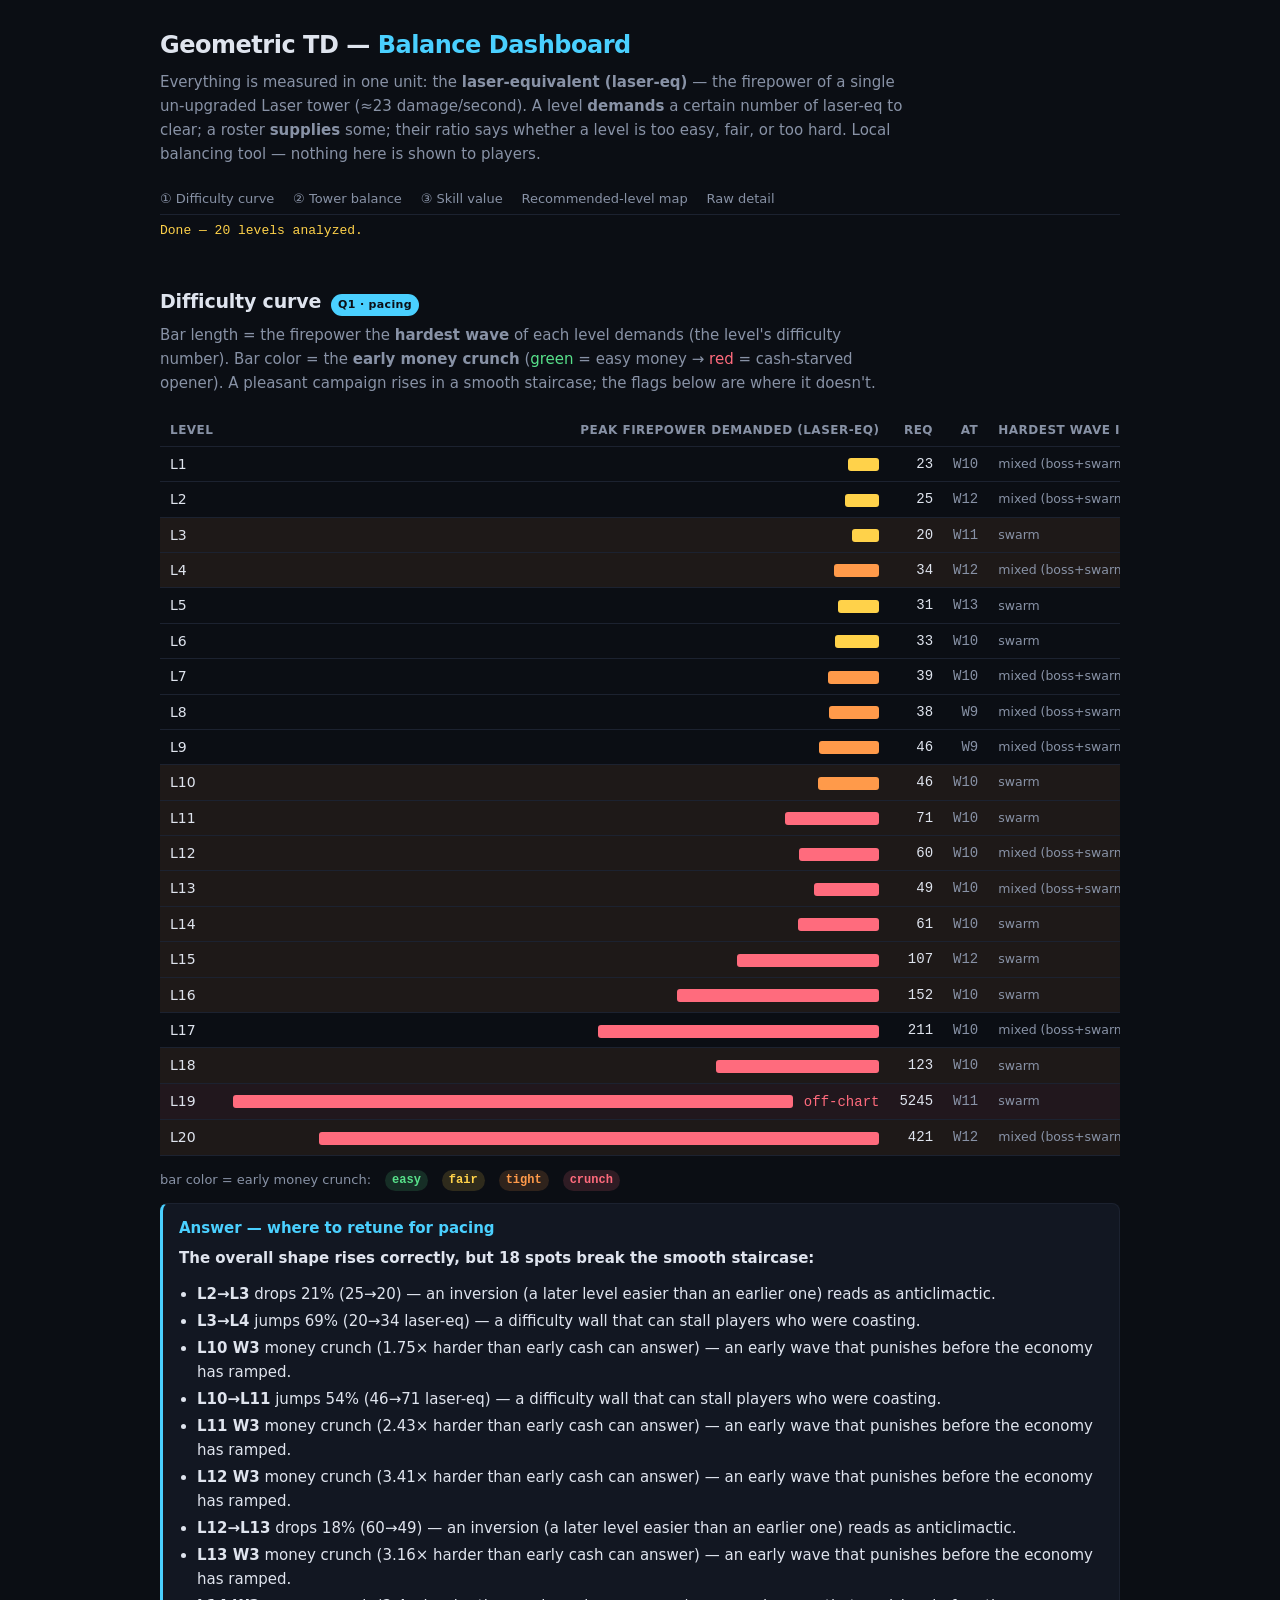
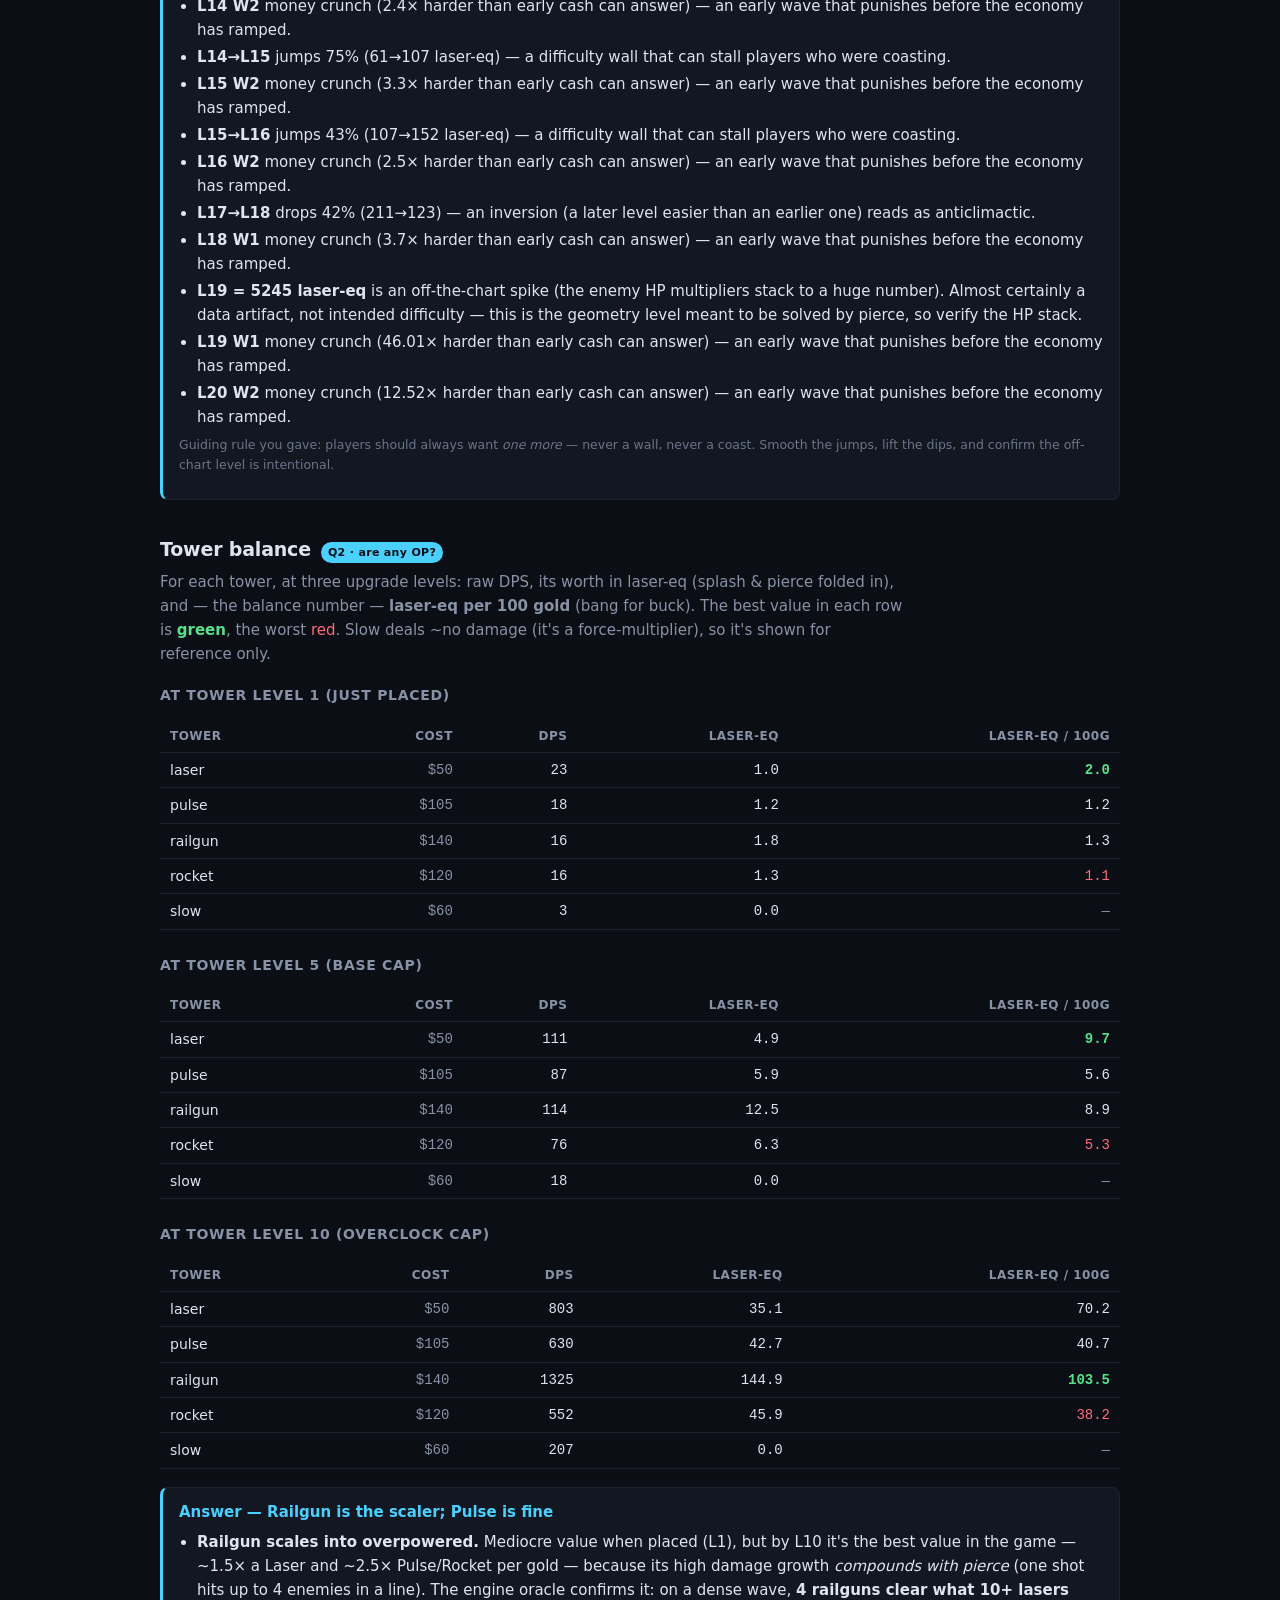
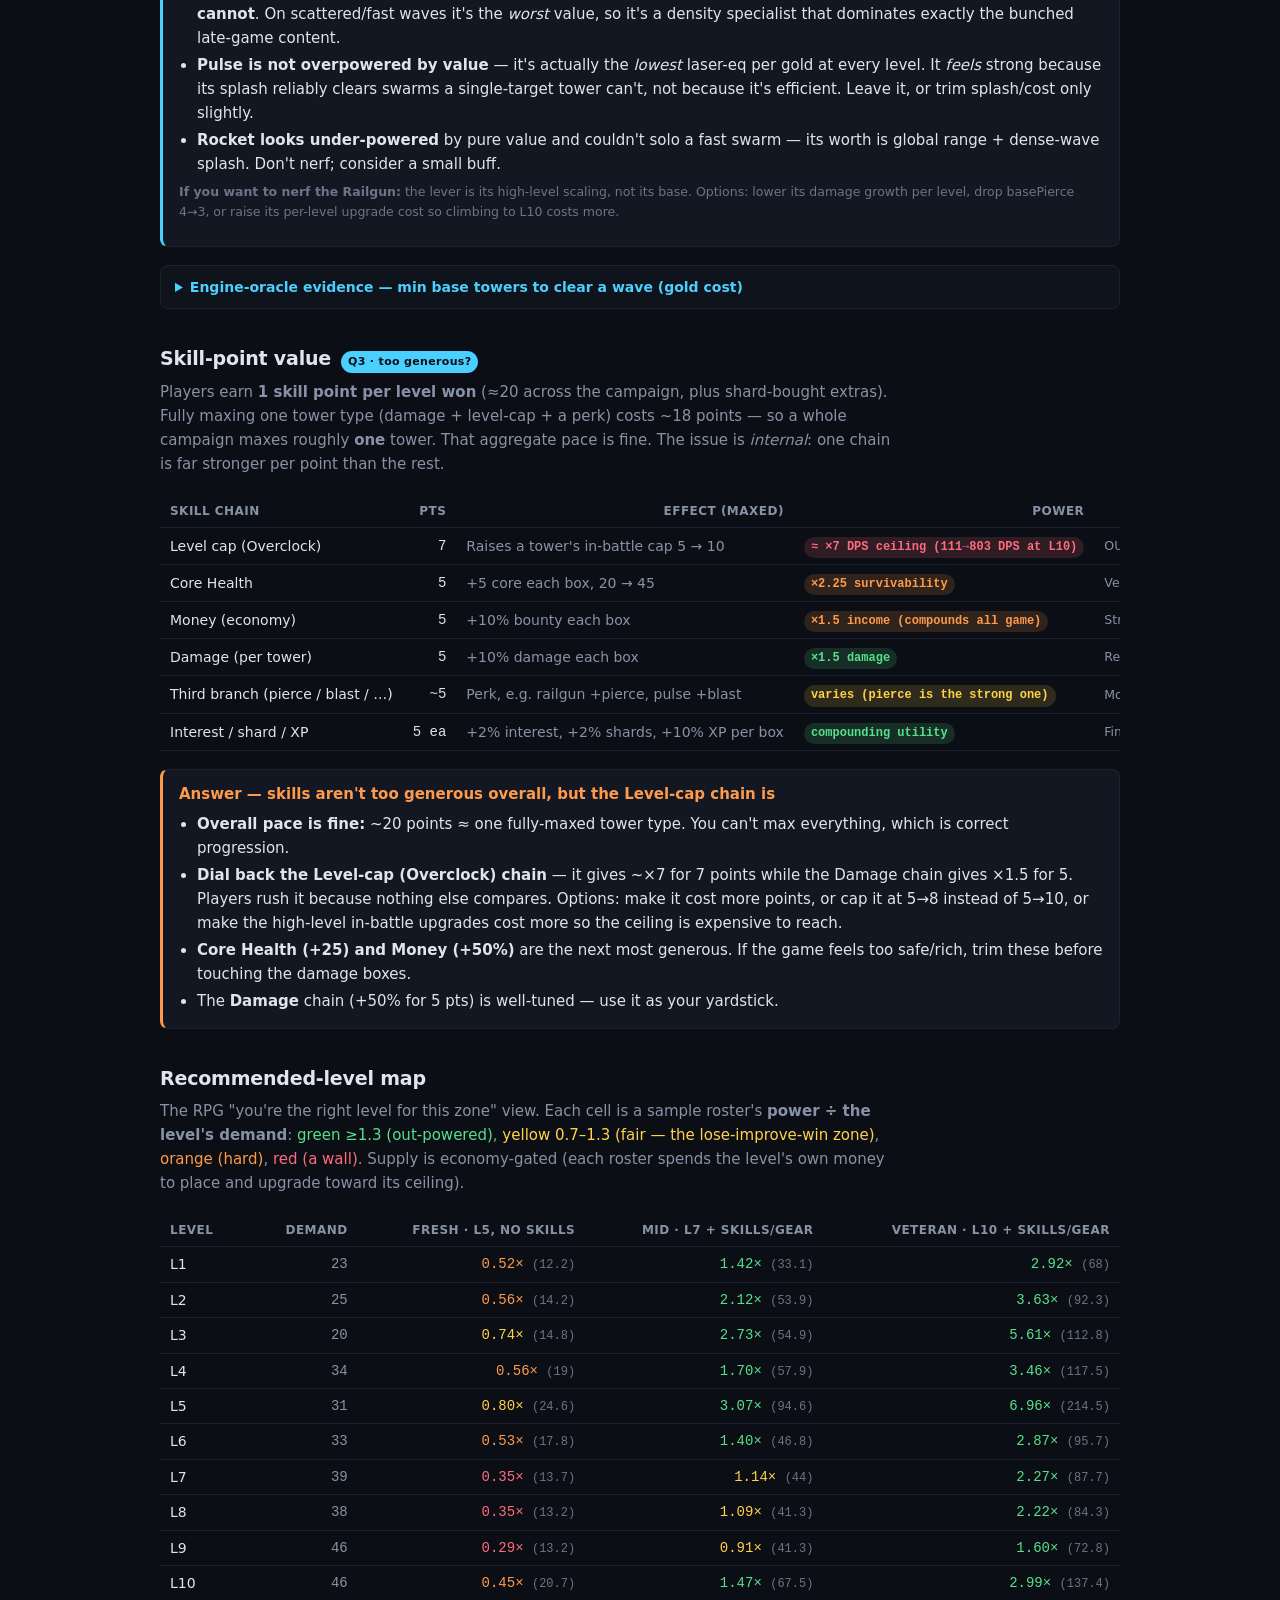
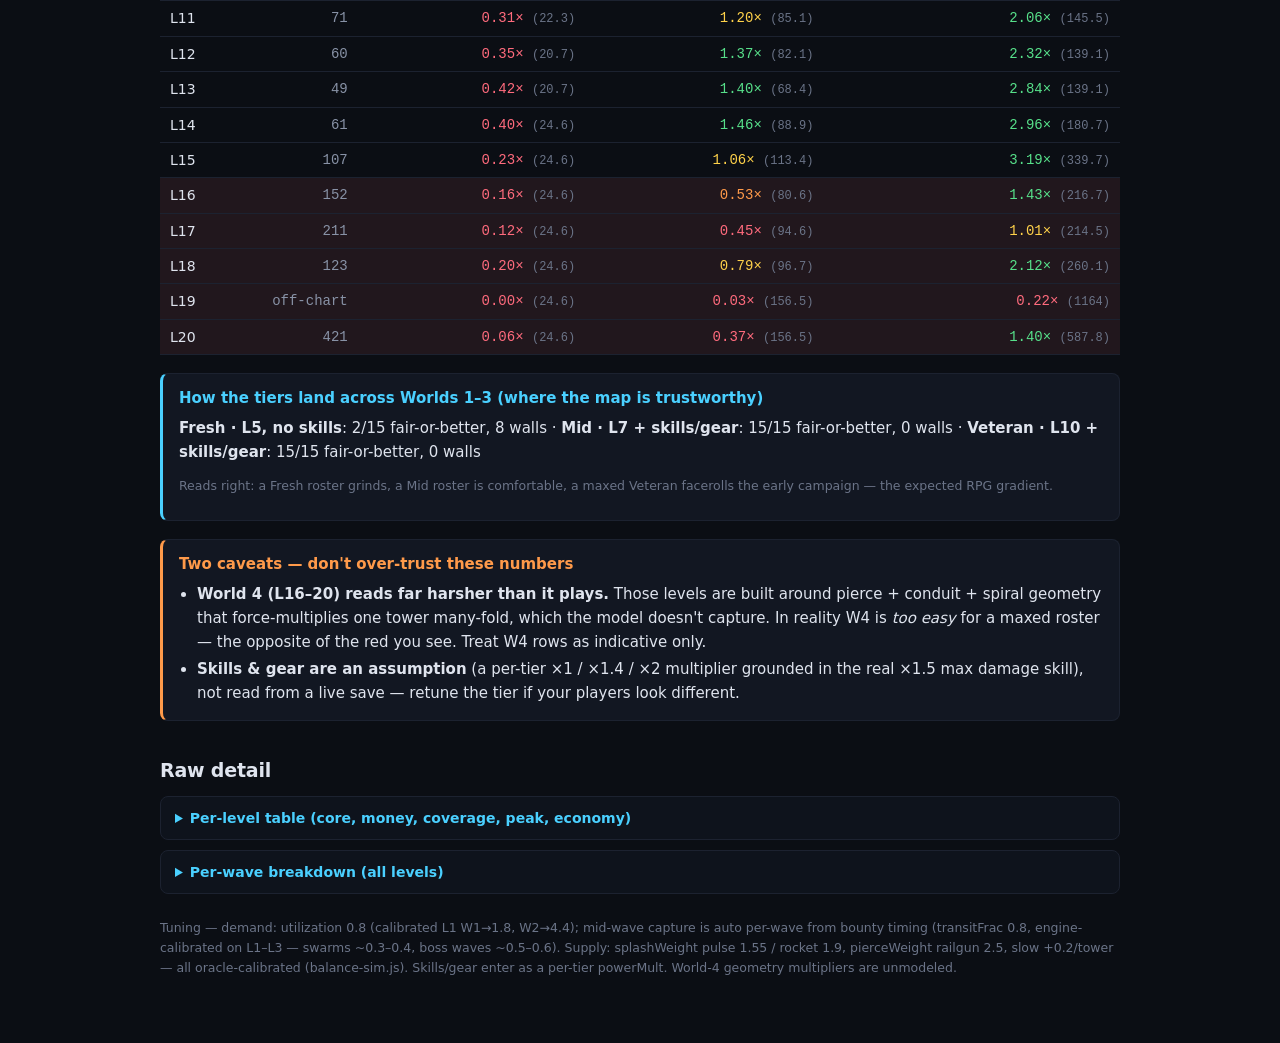
==== geometric-td/balance-difficulty.html @ 1749cf6b "Deploy Balance Dashboard (analytic, read-only) for phone viewing Publish balance-difficulty.html + i" ====
<!doctype html>
<html lang="en">
<head>
  <meta charset="utf-8" />
  <meta name="viewport" content="width=device-width, initial-scale=1" />
  <title>Balance Dashboard — Geometric TD</title>
  <style>
    :root {
      color-scheme: dark;
      --bg: #0b0e14; --panel: #121722; --panel2: #0e131c; --line: #1c2230;
      --text: #dfe4ee; --dim: #8892a6; --faint: #6b7488;
      --cyan: #4ad0ff; --green: #57e08a; --yellow: #ffd24a; --orange: #ff9a4a; --red: #ff6b7d;
      --mono: ui-monospace, "SF Mono", Menlo, Consolas, monospace;
    }
    * { box-sizing: border-box; }
    body { margin: 0; padding: 0 0 60px; background: var(--bg); color: var(--text);
      font: 15px/1.6 system-ui, -apple-system, "Segoe UI", Roboto, sans-serif; }
    .wrap { max-width: 1000px; margin: 0 auto; padding: 0 20px; }
    header.top { padding: 26px 0 10px; }
    h1 { font-size: 24px; margin: 0 0 6px; letter-spacing: -0.02em; }
    h1 .accent { color: var(--cyan); }
    h2 { font-size: 19px; margin: 34px 0 4px; letter-spacing: -0.01em;
      display: flex; align-items: baseline; gap: 10px; }
    h2 .tag { font-size: 11px; font-weight: 700; color: var(--bg); background: var(--cyan);
      padding: 2px 7px; border-radius: 999px; letter-spacing: 0.03em; }
    h3 { font-size: 14px; margin: 18px 0 6px; color: var(--dim); text-transform: uppercase; letter-spacing: 0.05em; }
    p { margin: 6px 0 12px; }
    p.lede { color: var(--dim); max-width: 78ch; }
    .num, .mono { font-family: var(--mono); font-variant-numeric: tabular-nums; }
    /* Callout answer boxes */
    .answer { border: 1px solid var(--line); border-left: 3px solid var(--cyan);
      background: var(--panel); border-radius: 8px; padding: 12px 16px; margin: 12px 0 18px; }
    .answer h4 { margin: 0 0 6px; font-size: 15px; color: var(--cyan); }
    .answer.warn { border-left-color: var(--orange); } .answer.warn h4 { color: var(--orange); }
    .answer ul { margin: 6px 0 0; padding-left: 18px; } .answer li { margin: 3px 0; }
    .answer .verdict { font-weight: 600; color: var(--text); }
    /* Tables */
    table { border-collapse: collapse; width: 100%; margin: 8px 0 6px; font-size: 14px; }
    .scroll { overflow-x: auto; }
    th, td { text-align: right; padding: 6px 10px; border-bottom: 1px solid var(--line); white-space: nowrap; }
    th:first-child, td:first-child { text-align: left; }
    th { color: var(--dim); font-weight: 600; font-size: 12px; text-transform: uppercase; letter-spacing: 0.04em; }
    th[title] { cursor: help; text-decoration: underline dotted var(--faint); text-underline-offset: 3px; }
    td.lbl { color: var(--text); font-weight: 500; }
    td .sub { color: var(--faint); font-size: 12px; }
    tr.flag td { background: rgba(255,154,74,0.08); }
    tr.spike td { background: rgba(255,107,125,0.09); }
    /* Bars */
    .barcell { width: 100%; }
    .bar { display: inline-block; height: 13px; border-radius: 3px; vertical-align: middle; min-width: 2px; }
    .best { color: var(--green); font-weight: 700; } .worst { color: var(--red); }
    .c-green { color: var(--green); } .c-yellow { color: var(--yellow); }
    .c-orange { color: var(--orange); } .c-red { color: var(--red); } .c-dim { color: var(--dim); }
    .bg-green{background:var(--green)}.bg-yellow{background:var(--yellow)}
    .bg-orange{background:var(--orange)}.bg-red{background:var(--red)}.bg-cyan{background:var(--cyan)}
    .chip { display:inline-block; padding:1px 7px; border-radius:999px; font-size:12px; font-weight:600;
      font-family: var(--mono); }
    .chip.green{background:rgba(87,224,138,.15);color:var(--green)}
    .chip.yellow{background:rgba(255,210,74,.15);color:var(--yellow)}
    .chip.orange{background:rgba(255,154,74,.15);color:var(--orange)}
    .chip.red{background:rgba(255,107,125,.15);color:var(--red)}
    details { margin: 10px 0; border: 1px solid var(--line); border-radius: 8px; background: var(--panel2); }
    summary { cursor: pointer; padding: 10px 14px; color: var(--cyan); font-weight: 600; font-size: 14px; }
    details[open] summary { border-bottom: 1px solid var(--line); }
    details .body { padding: 6px 14px 12px; }
    .legend { display:flex; flex-wrap:wrap; gap:14px; margin:8px 0; font-size:13px; color:var(--dim); }
    .legend span b { font-family: var(--mono); }
    .note { color: var(--faint); font-size: 12.5px; margin-top: 6px; }
    #status { color: var(--yellow); font-family: var(--mono); font-size: 13px; }
    a.jump { color: var(--dim); text-decoration: none; font-size: 13px; margin-right: 14px; }
    a.jump:hover { color: var(--cyan); }
    nav.toc { padding: 8px 0 4px; border-bottom: 1px solid var(--line); margin-bottom: 6px; }
  </style>
</head>
<body>
  <div class="wrap">
    <header class="top">
      <h1>Geometric TD — <span class="accent">Balance Dashboard</span></h1>
      <p class="lede">Everything is measured in one unit: the <b>laser-equivalent (laser-eq)</b> —
        the firepower of a single un-upgraded Laser tower (≈23 damage/second). A level
        <b>demands</b> a certain number of laser-eq to clear; a roster <b>supplies</b> some;
        their ratio says whether a level is too easy, fair, or too hard. Local balancing tool —
        nothing here is shown to players.</p>
      <nav class="toc">
        <a class="jump" href="#curve">① Difficulty curve</a>
        <a class="jump" href="#towers">② Tower balance</a>
        <a class="jump" href="#skills">③ Skill value</a>
        <a class="jump" href="#map">Recommended-level map</a>
        <a class="jump" href="#detail">Raw detail</a>
      </nav>
      <div id="status">Computing…</div>
    </header>
    <main id="out"></main>
  </div>

  <script type="module">
    import { analyzeCampaign, DIFF_TUNING } from "./src/level-difficulty.js";
    import { arsenalPower, towerFirepower, ARSENAL_TUNING } from "./src/arsenal-power.js";

    const $ = (h) => { const d = document.createElement("div"); d.innerHTML = h; return d; };
    const out = document.getElementById("out");
    const push = (h) => out.appendChild($(h));
    const TOWER_COST = { laser: 50, pulse: 105, railgun: 140, rocket: 120, slow: 60 };

    // Column tooltips (native title = no clipping inside the scroll containers).
    const TIP = {
      wave: "Which wave in the level (1 = the opener).",
      regime: "What kind of pressure the wave is: 'swarm' (throughput — many enemies to grind down at once), 'burst' (one tough enemy to drop while it crosses a tower's range), or 'mixed' (a tanky boss AND a trailing swarm at the same time — the hardest kind).",
      count: "Total number of enemies in the wave.",
      demand: "The firepower this wave needs, in raw DPS = max(swarm, burst + rest). swarm = total effective-HP ÷ the time you have to kill it. burst = DPS to drop the single tankiest enemy (boss) in transit. On a MIXED wave the boss's burst and the throughput to clear everything else ADD, because you must handle both at once (plain max() under-rated boss+swarm finales). effective-HP already divides out the best damage counter available by this level.",
      demandDPS: "The hardest wave's demand, in raw DPS (before converting to base-Laser units).",
      reqL: "'demand' expressed in base-Laser-equivalents = demand ÷ one base Laser's effective DPS (18.3). i.e. how many un-upgraded Lasers of firepower this wave takes.",
      affordL: "How many base Lasers the level's economy can field over this wave = money banked before it + the 'cap' share of THIS wave's own bounty (you buy towers as bounty flows in mid-wave, and demand is itself an average over the wave). A raw-cash yardstick — a real roster brings upgraded/veteran towers worth far more each.",
      ratio: "req ÷ afford. Above 1 means the wave demands more firepower than early cash can pay for = an economy crunch (usually an early wave).",
      bounty: "Gold this wave pays out when cleared (bounty).",
      xp: "Tower XP this wave grants to your towers.",
      capture: "Mid-wave capture — the share of THIS wave's own bounty that lands early enough to spend on towers that help the same wave (the rest still carries to later waves). Auto-computed from the wave's bounty timing and calibrated to the real engine: ~0.3 for swarms that die late, up to ~0.6 for front-loaded or boss waves.",
      peakW: "Which wave is the hardest (drives the level's difficulty number).",
      reqLevel: "The level's difficulty = its hardest wave's req, in base-Laser-equivalents.",
      cover: "Nominal on-path coverage (tiles) a well-placed Laser gets — captures the map's geometry (corner pockets cover more).",
      crunch: "The tightest early wave's req ÷ afford — the economy-crunch number.",
    };
    const th = (label, key, align) => `<th title="${TIP[key]}"${align ? ` style="text-align:${align}"` : ""}>${label}</th>`;

    try {
      const camp = analyzeCampaign();

      // =====================================================================
      // ① DIFFICULTY CURVE
      // =====================================================================
      const maxReq = Math.max(...camp.filter(c => c.reqLasers < 1000).map(c => c.reqLasers));
      // Auto-detect curve problems for the plain-language callout.
      const flags = [];
      for (let i = 0; i < camp.length; i++) {
        const c = camp[i], prev = camp[i - 1];
        if (c.reqLasers > 1000)
          flags.push({ lvl: c.levelNum, kind: "anomaly", text:
            `<b>L${c.levelNum} = ${c.reqLasers.toFixed(0)} laser-eq</b> is an off-the-chart spike (the enemy
             HP multipliers stack to a huge number). Almost certainly a data artifact, not intended
             difficulty — this is the geometry level meant to be solved by pierce, so verify the HP stack.` });
        else if (prev && prev.reqLasers < 1000 && c.reqLasers > prev.reqLasers * 1.4)
          flags.push({ lvl: c.levelNum, kind: "jump", text:
            `<b>L${prev.levelNum}→L${c.levelNum}</b> jumps ${Math.round((c.reqLasers/prev.reqLasers-1)*100)}%
             (${prev.reqLasers.toFixed(0)}→${c.reqLasers.toFixed(0)} laser-eq) — a difficulty wall that can
             stall players who were coasting.` });
        else if (prev && prev.reqLasers < 1000 && c.reqLasers < prev.reqLasers * 0.82)
          flags.push({ lvl: c.levelNum, kind: "dip", text:
            `<b>L${prev.levelNum}→L${c.levelNum}</b> drops ${Math.round((1-c.reqLasers/prev.reqLasers)*100)}%
             (${prev.reqLasers.toFixed(0)}→${c.reqLasers.toFixed(0)}) — an inversion (a later level easier than
             an earlier one) reads as anticlimactic.` });
        // early economy crunch (demand outruns money at the tightest early wave)
        if (c.ecoRatio >= 1.6 && c.ecoWave <= 4)
          flags.push({ lvl: c.levelNum, kind: "eco", text:
            `<b>L${c.levelNum} W${c.ecoWave}</b> money crunch (${c.ecoRatio}× harder than early cash can
             answer) — an early wave that punishes before the economy has ramped.` });
      }

      push(`<h2 id="curve">Difficulty curve <span class="tag">Q1 · pacing</span></h2>`);
      push(`<p class="lede">Bar length = the firepower the <b>hardest wave</b> of each level demands
        (the level's difficulty number). Bar color = the <b>early money crunch</b>
        (<span class="c-green">green</span> = easy money → <span class="c-red">red</span> = cash-starved
        opener). A pleasant campaign rises in a smooth staircase; the flags below are where it doesn't.</p>`);

      let rows = "";
      const eb = (r) => (r < 0.8 ? "green" : r < 1.3 ? "yellow" : r < 2.2 ? "orange" : "red");
      for (const c of camp) {
        const capped = Math.min(c.reqLasers, maxReq);
        const w = Math.max(2, Math.round((capped / maxReq) * 560));
        const anomaly = c.reqLasers > 1000;
        rows += `<tr class="${anomaly ? "spike" : flags.some(f => f.lvl === c.levelNum) ? "flag" : ""}">
          <td class="lbl">L${c.levelNum}</td>
          <td class="barcell"><span class="bar bg-${eb(c.ecoRatio)}" style="width:${w}px"></span>
            ${anomaly ? '<span class="c-red mono" style="margin-left:6px">off-chart</span>' : ""}</td>
          <td class="num">${c.reqLasers.toFixed(0)}</td>
          <td class="num c-dim">W${c.peakWave}</td>
          <td class="c-dim" style="text-align:left;font-size:12.5px">${c.peakRegime}</td>
        </tr>`;
      }
      push(`<div class="scroll"><table>
        <tr><th>level</th><th>peak firepower demanded (laser-eq)</th><th>req</th><th>at</th><th>hardest wave is…</th></tr>
        ${rows}</table></div>
        <div class="legend"><span>bar color = early money crunch:</span>
          <span class="chip green">easy</span><span class="chip yellow">fair</span>
          <span class="chip orange">tight</span><span class="chip red">crunch</span></div>`);

      push(`<div class="answer"><h4>Answer — where to retune for pacing</h4>
        <p class="verdict">The overall shape rises correctly, but ${flags.length} spots break the
        smooth staircase:</p>
        <ul>${flags.map(f => `<li>${f.text}</li>`).join("")}</ul>
        <p class="note">Guiding rule you gave: players should always want <i>one more</i> — never a wall,
        never a coast. Smooth the jumps, lift the dips, and confirm the off-chart level is intentional.</p></div>`);

      // =====================================================================
      // ② TOWER BALANCE
      // =====================================================================
      push(`<h2 id="towers">Tower balance <span class="tag">Q2 · are any OP?</span></h2>`);
      push(`<p class="lede">For each tower, at three upgrade levels: raw DPS, its worth in laser-eq
        (splash &amp; pierce folded in), and — the balance number — <b>laser-eq per 100 gold</b>
        (bang for buck). The best value in each row is <span class="best">green</span>, the worst
        <span class="worst">red</span>. Slow deals ~no damage (it's a force-multiplier), so it's shown
        for reference only.</p>`);

      const dmgTypes = ["laser", "pulse", "railgun", "rocket", "slow"];
      for (const lv of [1, 5, 10]) {
        const data = dmgTypes.map(t => {
          const f = towerFirepower({ type: t, level: lv });
          return { t, dps: f.rawDPS, leq: f.laserEq, perGold: f.laserEq / TOWER_COST[t] * 100 };
        });
        const dmg = data.filter(d => d.t !== "slow");
        const bestPG = Math.max(...dmg.map(d => d.perGold));
        const worstPG = Math.min(...dmg.map(d => d.perGold));
        let r = "";
        for (const d of data) {
          const cls = d.t === "slow" ? "c-dim" : d.perGold === bestPG ? "best" : d.perGold === worstPG ? "worst" : "";
          r += `<tr><td class="lbl">${d.t}</td><td class="num c-dim">$${TOWER_COST[d.t]}</td>
            <td class="num">${d.dps.toFixed(0)}</td><td class="num">${d.leq.toFixed(1)}</td>
            <td class="num ${cls}">${d.t === "slow" ? "—" : d.perGold.toFixed(1)}</td></tr>`;
        }
        push(`<h3>At tower level ${lv}${lv === 1 ? " (just placed)" : lv === 5 ? " (base cap)" : " (Overclock cap)"}</h3>
          <div class="scroll"><table>
          <tr><th>tower</th><th>cost</th><th>DPS</th><th>laser-eq</th><th>laser-eq / 100g</th></tr>${r}</table></div>`);
      }

      push(`<div class="answer"><h4>Answer — Railgun is the scaler; Pulse is fine</h4>
        <ul>
        <li><span class="verdict c-red">Railgun scales into overpowered.</span> Mediocre value when
          placed (L1), but by L10 it's the best value in the game — ~1.5× a Laser and ~2.5× Pulse/Rocket
          per gold — because its high damage growth <i>compounds with pierce</i> (one shot hits up to 4
          enemies in a line). The engine oracle confirms it: on a dense wave, <b>4 railguns clear what
          10+ lasers cannot</b>. On scattered/fast waves it's the <i>worst</i> value, so it's a
          density specialist that dominates exactly the bunched late-game content.</li>
        <li><span class="verdict">Pulse is not overpowered by value</span> — it's actually the
          <i>lowest</i> laser-eq per gold at every level. It <i>feels</i> strong because its splash
          reliably clears swarms a single-target tower can't, not because it's efficient. Leave it, or
          trim splash/cost only slightly.</li>
        <li><span class="verdict c-dim">Rocket looks under-powered</span> by pure value and couldn't
          solo a fast swarm — its worth is global range + dense-wave splash. Don't nerf; consider a
          small buff.</li>
        </ul>
        <p class="note"><b>If you want to nerf the Railgun:</b> the lever is its high-level scaling, not
          its base. Options: lower its damage growth per level, drop basePierce 4→3, or raise its
          per-level upgrade cost so climbing to L10 costs more.</p></div>`);

      // Oracle evidence (static — measured via balance-sim.js, 2026-08-15)
      push(`<details><summary>Engine-oracle evidence — min base towers to clear a wave (gold cost)</summary>
        <div class="body"><p class="note">Measured by driving the real game engine (balance-sim.js),
        base level-1 towers on the best pockets. Lower gold = more cost-effective on that wave.</p>
        <div class="scroll"><table>
        <tr><th>wave</th><th>laser</th><th>pulse</th><th>railgun</th><th>rocket</th></tr>
        <tr><td class="lbl">L1 W3 — fast, scattered</td><td class="num best">6 · $300</td>
          <td class="num">5 · $525</td><td class="num worst">5 · $700</td><td class="num c-red">&gt;10 ✗</td></tr>
        <tr><td class="lbl">L3 W10 — dense swarm</td><td class="num c-red">&gt;10 ✗</td>
          <td class="num">8 · $840</td><td class="num">4 · $560</td><td class="num best">4 · $480</td></tr>
        </table></div>
        <p class="note">Reads as healthy rock-paper-scissors: Laser wins scattered, Railgun/Rocket win
        dense. The imbalance is that <i>late-game waves are mostly dense</i>, so the dense-wave winners
        (esp. Railgun once upgraded) dominate the back half.</p></div></details>`);

      // =====================================================================
      // ③ SKILL VALUE
      // =====================================================================
      push(`<h2 id="skills">Skill-point value <span class="tag">Q3 · too generous?</span></h2>`);
      push(`<p class="lede">Players earn <b>1 skill point per level won</b> (≈20 across the campaign,
        plus shard-bought extras). Fully maxing one tower type (damage + level-cap + a perk) costs
        ~18 points — so a whole campaign maxes roughly <b>one</b> tower. That aggregate pace is fine.
        The issue is <i>internal</i>: one chain is far stronger per point than the rest.</p>`);
      const skillRows = [
        ["Level cap (Overclock)", "7", "Raises a tower's in-battle cap 5 → 10", "≈ ×7 DPS ceiling (111→803 DPS at L10)", "red", "OUTLIER — by far the most power per point. You still pay in-battle to climb it, but it unlocks a 7× ceiling."],
        ["Core Health", "5", "+5 core each box, 20 → 45", "×2.25 survivability", "orange", "Very generous on defense — more than doubles your margin for error."],
        ["Money (economy)", "5", "+10% bounty each box", "×1.5 income (compounds all game)", "orange", "Strong; snowballs every wave."],
        ["Damage (per tower)", "5", "+10% damage each box", "×1.5 damage", "green", "Reasonably tuned — this is the baseline to judge others against."],
        ["Third branch (pierce / blast / …)", "~5", "Perk, e.g. railgun +pierce, pulse +blast", "varies (pierce is the strong one)", "yellow", "Mostly fair; railgun's pierce perk compounds the OP issue above."],
        ["Interest / shard / XP", "5 ea", "+2% interest, +2% shards, +10% XP per box", "compounding utility", "green", "Fine — slow-burn quality-of-life."],
      ];
      let sr = "";
      for (const [name, pts, effect, mult, chip, verdict] of skillRows) {
        sr += `<tr><td class="lbl">${name}</td><td class="num">${pts}</td>
          <td style="text-align:left" class="c-dim">${effect}</td>
          <td style="text-align:left"><span class="chip ${chip}">${mult}</span></td>
          <td style="text-align:left;font-size:12.5px" class="c-dim">${verdict}</td></tr>`;
      }
      push(`<div class="scroll"><table>
        <tr><th>skill chain</th><th>pts</th><th>effect (maxed)</th><th>power</th><th>verdict</th></tr>${sr}</table></div>`);
      push(`<div class="answer warn"><h4>Answer — skills aren't too generous overall, but the Level-cap chain is</h4>
        <ul>
        <li><span class="verdict">Overall pace is fine:</span> ~20 points ≈ one fully-maxed tower type.
          You can't max everything, which is correct progression.</li>
        <li><span class="verdict c-orange">Dial back the Level-cap (Overclock) chain</span> — it gives
          ~×7 for 7 points while the Damage chain gives ×1.5 for 5. Players rush it because nothing else
          compares. Options: make it cost more points, or cap it at 5→8 instead of 5→10, or make the
          high-level in-battle upgrades cost more so the ceiling is expensive to reach.</li>
        <li><span class="verdict c-orange">Core Health (+25) and Money (+50%)</span> are the next most
          generous. If the game feels too safe/rich, trim these before touching the damage boxes.</li>
        <li>The <b>Damage</b> chain (+50% for 5 pts) is well-tuned — use it as your yardstick.</li>
        </ul></div>`);

      // =====================================================================
      // RECOMMENDED-LEVEL MAP (supply ÷ demand)
      // =====================================================================
      const TIER_POWER = { "Fresh · L5, no skills": 1.0, "Mid · L7 + skills/gear": 1.4, "Veteran · L10 + skills/gear": 2.0 };
      const ARSENALS = {
        "Fresh · L5, no skills": { towers: [
          { type: "laser", level: 5 }, { type: "laser", level: 5 }, { type: "laser", level: 5 },
          { type: "pulse", level: 5 }, { type: "slow", level: 5 } ] },
        "Mid · L7 + skills/gear": { towers: [
          { type: "laser", level: 7, xp: 2e4 }, { type: "laser", level: 7, xp: 2e4 }, { type: "laser", level: 7, xp: 2e4 },
          { type: "pulse", level: 6, xp: 2e4 }, { type: "railgun", level: 7, xp: 2e4 }, { type: "slow", level: 6, xp: 2e4 } ] },
        "Veteran · L10 + skills/gear": { towers: [
          { type: "laser", level: 10, xp: 1e6 }, { type: "laser", level: 8, xp: 1e6 }, { type: "laser", level: 8, xp: 1e6 },
          { type: "pulse", level: 10, xp: 1e6 }, { type: "railgun", level: 10, xp: 1e6 }, { type: "rocket", level: 10, xp: 1e6 },
          { type: "slow", level: 8, xp: 1e6 } ] },
      };
      for (const [n, ar] of Object.entries(ARSENALS)) ar.towers = ar.towers.map(t => ({ ...t, powerMult: TIER_POWER[n] }));
      const rpgBand = (r) => (r >= 1.3 ? "green" : r >= 0.7 ? "yellow" : r >= 0.45 ? "orange" : "red");

      push(`<h2 id="map">Recommended-level map</h2>`);
      push(`<p class="lede">The RPG "you're the right level for this zone" view. Each cell is a sample
        roster's <b>power ÷ the level's demand</b>: <span class="c-green">green ≥1.3 (out-powered)</span>,
        <span class="c-yellow">yellow 0.7–1.3 (fair — the lose-improve-win zone)</span>,
        <span class="c-orange">orange (hard)</span>, <span class="c-red">red (a wall)</span>. Supply is
        economy-gated (each roster spends the level's own money to place and upgrade toward its ceiling).</p>`);
      const names = Object.keys(ARSENALS);
      const supply = {};
      for (const n of names) supply[n] = camp.map(c => arsenalPower(ARSENALS[n], c.levelId));
      let mr = `<tr><th>level</th><th>demand</th>${names.map(n => `<th>${n}</th>`).join("")}</tr>`;
      for (let i = 0; i < camp.length; i++) {
        const c = camp[i];
        mr += `<tr class="${c.levelNum >= 16 ? "spike" : ""}"><td class="lbl">L${c.levelNum}</td>
          <td class="num c-dim">${c.reqLasers > 1000 ? "off-chart" : c.reqLasers.toFixed(0)}</td>`;
        for (const n of names) {
          const s = supply[n][i], ratio = s.supplyLaserEq / c.reqLasers;
          mr += `<td class="num c-${rpgBand(ratio)}">${ratio.toFixed(2)}× <span class="sub">(${s.supplyLaserEq})</span></td>`;
        }
        mr += `</tr>`;
      }
      push(`<div class="scroll"><table>${mr}</table></div>`);
      const wsum = names.map(n => {
        const rs = camp.slice(0, 15).map((c, i) => supply[n][i].supplyLaserEq / c.reqLasers);
        return `<b>${n}</b>: ${rs.filter(r => rpgBand(r) === "green" || rpgBand(r) === "yellow").length}/15 fair-or-better, ` +
          `${rs.filter(r => rpgBand(r) === "red").length} walls`;
      }).join(" · ");
      push(`<div class="answer"><h4>How the tiers land across Worlds 1–3 (where the map is trustworthy)</h4>
        <p>${wsum}</p>
        <p class="note">Reads right: a Fresh roster grinds, a Mid roster is comfortable, a maxed Veteran
        facerolls the early campaign — the expected RPG gradient.</p></div>`);
      push(`<div class="answer warn"><h4>Two caveats — don't over-trust these numbers</h4>
        <ul>
        <li><b>World 4 (L16–20) reads far harsher than it plays.</b> Those levels are built around
          pierce + conduit + spiral geometry that force-multiplies one tower many-fold, which the model
          doesn't capture. In reality W4 is <i>too easy</i> for a maxed roster — the opposite of the red
          you see. Treat W4 rows as indicative only.</li>
        <li><b>Skills &amp; gear are an assumption</b> (a per-tier ×1 / ×1.4 / ×2 multiplier grounded in
          the real ×1.5 max damage skill), not read from a live save — retune the tier if your players
          look different.</li>
        </ul></div>`);

      // =====================================================================
      // RAW DETAIL (collapsibles)
      // =====================================================================
      push(`<h2 id="detail">Raw detail</h2>`);
      let dr = "";
      for (const c of camp) {
        const b = eb(c.ecoRatio);
        dr += `<tr class="${c.reqLasers > 1000 ? "spike" : ""}"><td class="lbl">L${c.levelNum}</td>
          <td class="num c-dim">${c.coreHealth}</td><td class="num c-dim">${c.startingMoney}</td>
          <td class="num c-dim">${c.coverageTiles}</td><td class="num">${c.peakWave}</td>
          <td class="c-dim" style="text-align:left">${c.peakRegime}</td><td class="num">${c.peakDemand}</td>
          <td class="num">${c.reqLasers}</td><td class="num c-dim">W${c.ecoWave}</td>
          <td class="num c-${b}">${c.ecoRatio}×</td><td class="num c-dim">${c.totalXP}</td></tr>`;
      }
      push(`<details><summary>Per-level table (core, money, coverage, peak, economy)</summary>
        <div class="body scroll"><table>
        <tr><th>lvl</th><th>core</th><th>$start</th>${th("cover","cover")}${th("peak W","peakW")}${th("regime","regime","left")}
        ${th("demand DPS","demandDPS")}${th("req L","reqLevel")}${th("eco W","crunch")}${th("crunch","crunch")}<th>total XP</th></tr>${dr}</table></div></details>`);

      let pw = "";
      for (const c of camp) {
        const wr = c.waves.map(w => `<tr><td class="lbl">W${w.wave}</td><td class="c-dim" style="text-align:left">${w.regime}</td>
          <td class="num">${w.count}</td><td class="num">${w.demand.toFixed(0)}</td>
          <td class="num">${w.reqLasers.toFixed(1)}</td><td class="num c-dim">${w.affordLasers.toFixed(1)}</td>
          <td class="num c-${eb(w.ratio)}" style="font-weight:600">${w.ratio.toFixed(2)}×</td><td class="num c-dim">${w.bounty}</td>
          <td class="num c-dim">${w.capture.toFixed(2)}</td><td class="num c-dim">${w.xp}</td></tr>`).join("");
        pw += `<details><summary>Level ${c.levelNum} — hardest W${c.peakWave} needs ${c.reqLasers} laser-eq · crunch ${c.ecoRatio}× @W${c.ecoWave}</summary>
          <div class="body scroll"><table><tr>${th("wave","wave")}${th("regime","regime","left")}${th("#","count")}${th("demand","demand")}${th("req L","reqL")}${th("afford L","affordL")}${th("req/afford","ratio")}${th("$","bounty")}${th("cap","capture")}${th("xp","xp")}</tr>${wr}</table></div></details>`;
      }
      push(`<details><summary>Per-wave breakdown (all levels)</summary><div class="body">
        <p class="note" style="margin-top:0"><b>What this is:</b> an <b>affordability
        check</b> — can the money the player has by each wave buy enough firepower for it?
        Lasers are just the shared currency (the player really buys a few upgraded towers).</p>
        <p class="note" style="margin-top:0"><b>Column key</b> (hover any header for the full definition):
        <b>demand</b> = firepower the wave needs, in raw DPS · <b>req L</b> = that same demand in
        base-Laser units (÷18.3) · <b>afford L</b> = base Lasers the level's cash could buy by then ·
        <b>req/afford</b> = economy crunch (&gt;1 = demand outpaces early money) ·
        <b>cap</b> = mid-wave capture used for that wave (auto, engine-calibrated).</p>
        <div class="legend"><span><b>req/afford</b> color — where to tune:</span>
          <span class="chip green">&lt;0.8 easy money · could tune UP</span>
          <span class="chip yellow">0.8–1.3 fair (the target)</span>
          <span class="chip orange">1.3–2.2 tight</span>
          <span class="chip red">&gt;2.2 crunch · likely too hard</span></div>
        ${pw}</div></details>`);

      push(`<p class="note" style="margin-top:24px">Tuning — demand: utilization ${DIFF_TUNING.utilization}
        (calibrated L1 W1→1.8, W2→4.4); mid-wave capture is auto per-wave from
        bounty timing (transitFrac ${DIFF_TUNING.captureTransitFrac}, engine-calibrated on
        L1–L3 — swarms ~0.3–0.4, boss waves ~0.5–0.6). Supply: splashWeight pulse ${ARSENAL_TUNING.splashWeight.pulse} /
        rocket ${ARSENAL_TUNING.splashWeight.rocket}, pierceWeight railgun ${ARSENAL_TUNING.pierceWeight.railgun},
        slow +${ARSENAL_TUNING.slowSupportPerTower}/tower — all oracle-calibrated (balance-sim.js).
        Skills/gear enter as a per-tier powerMult. World-4 geometry multipliers are unmodeled.</p>`);

      document.getElementById("status").textContent = "Done — " + camp.length + " levels analyzed.";
    } catch (e) {
      out.innerHTML = `<pre style="color:#ff6b7d;white-space:pre-wrap">${(e.stack || e).toString()}</pre>`;
      document.getElementById("status").textContent = "Error.";
    }
  </script>
</body>
</html>
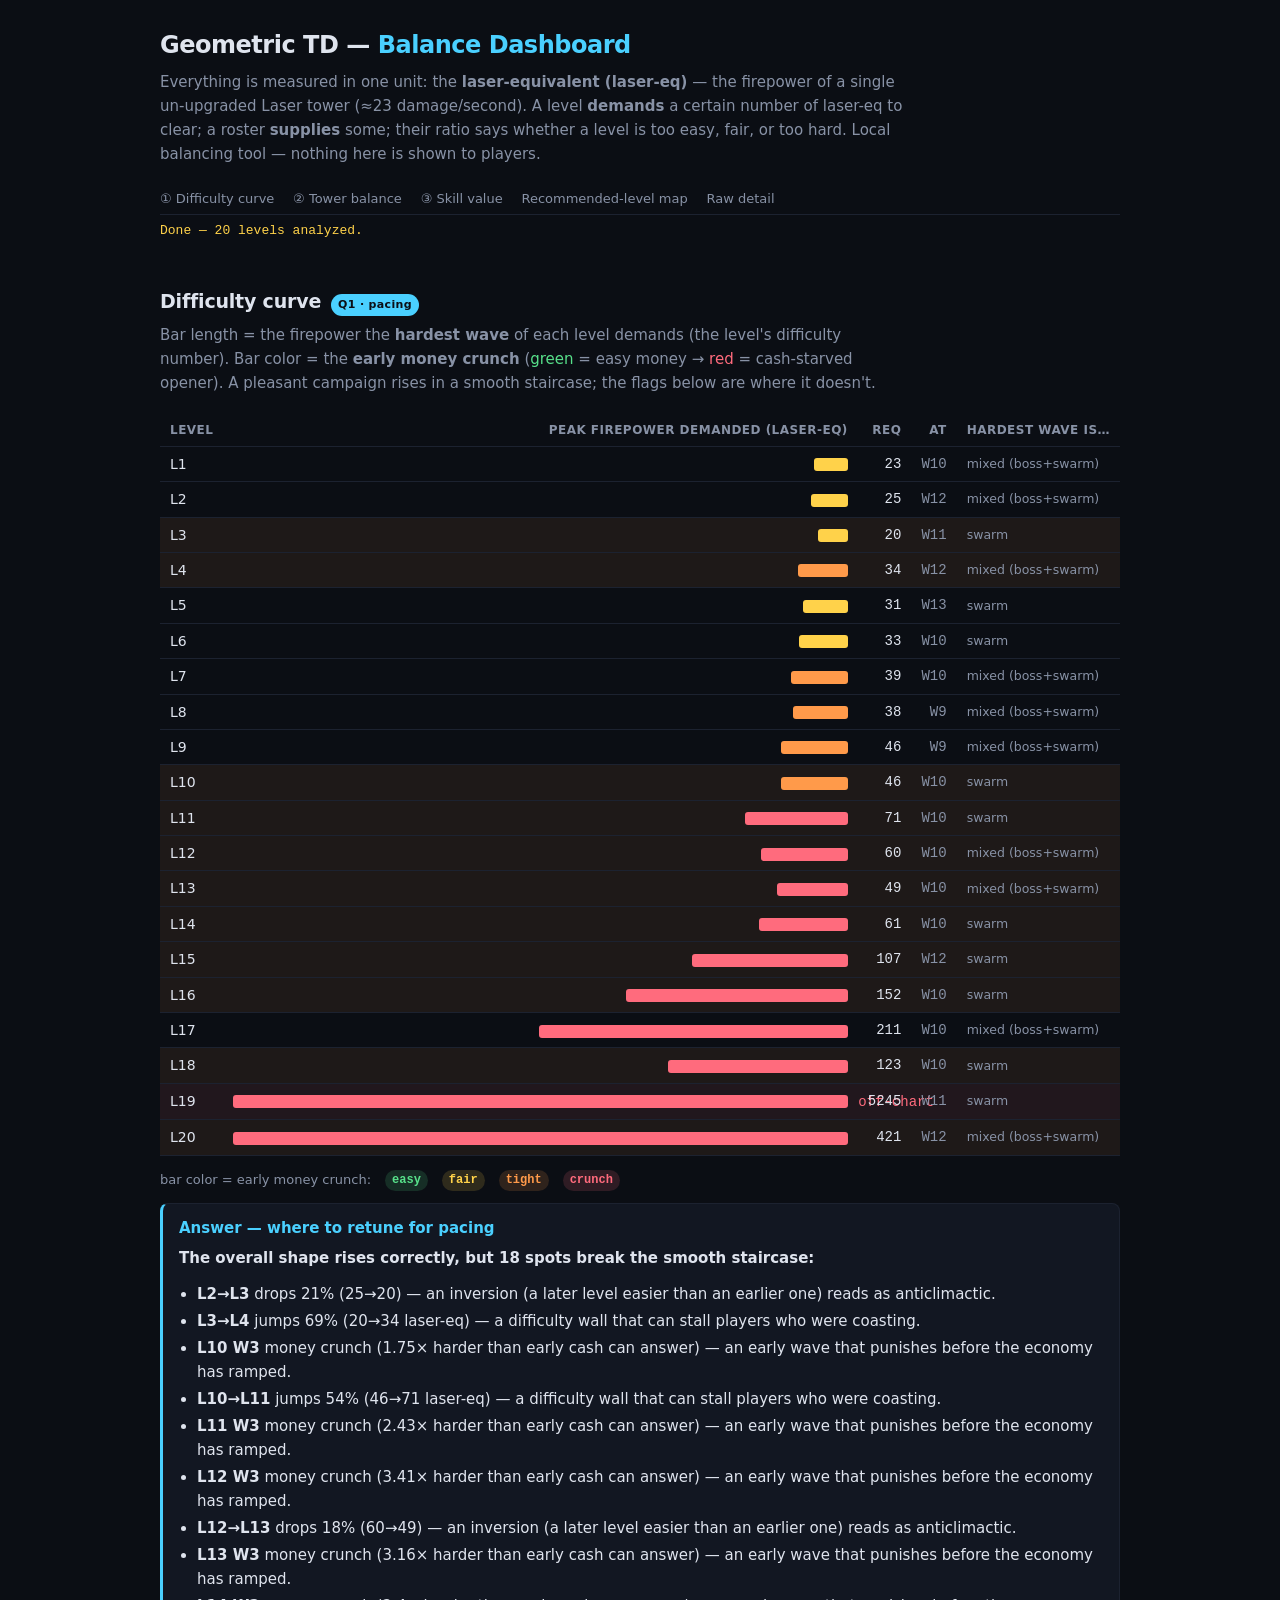
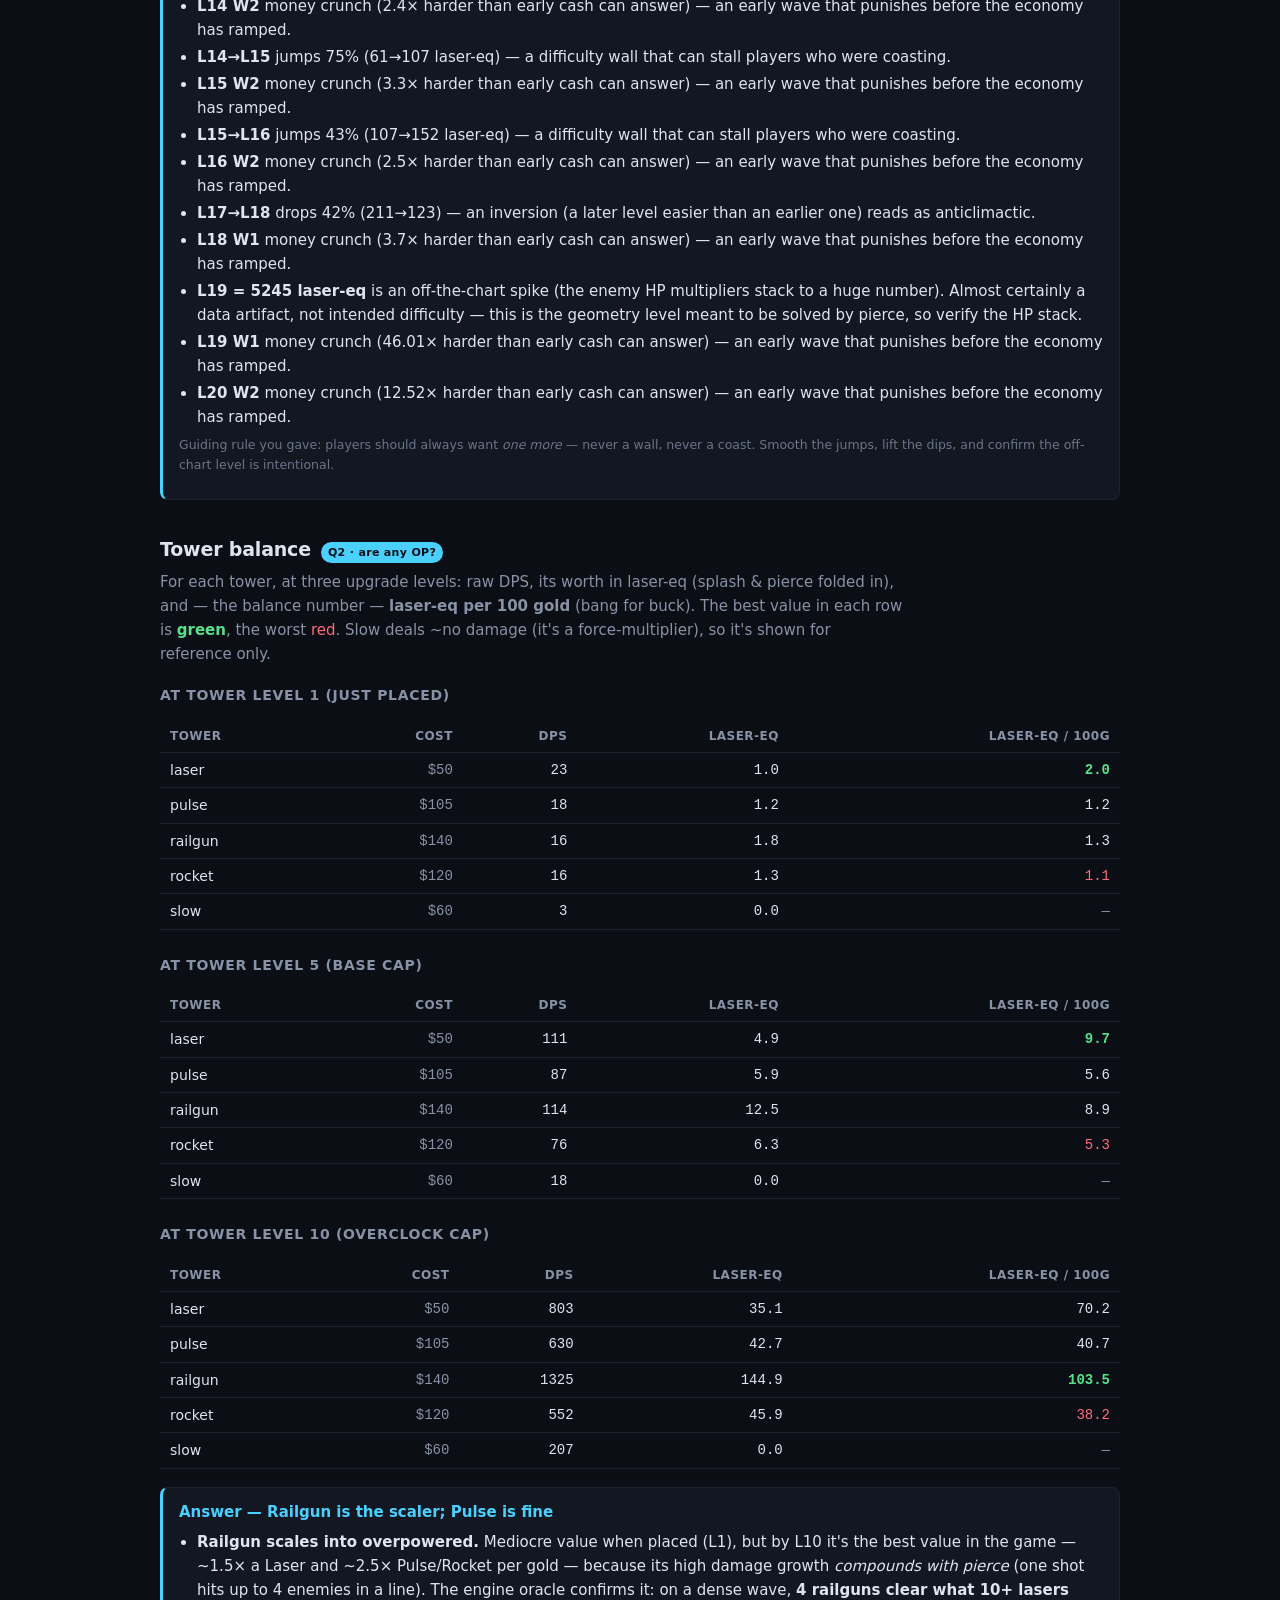
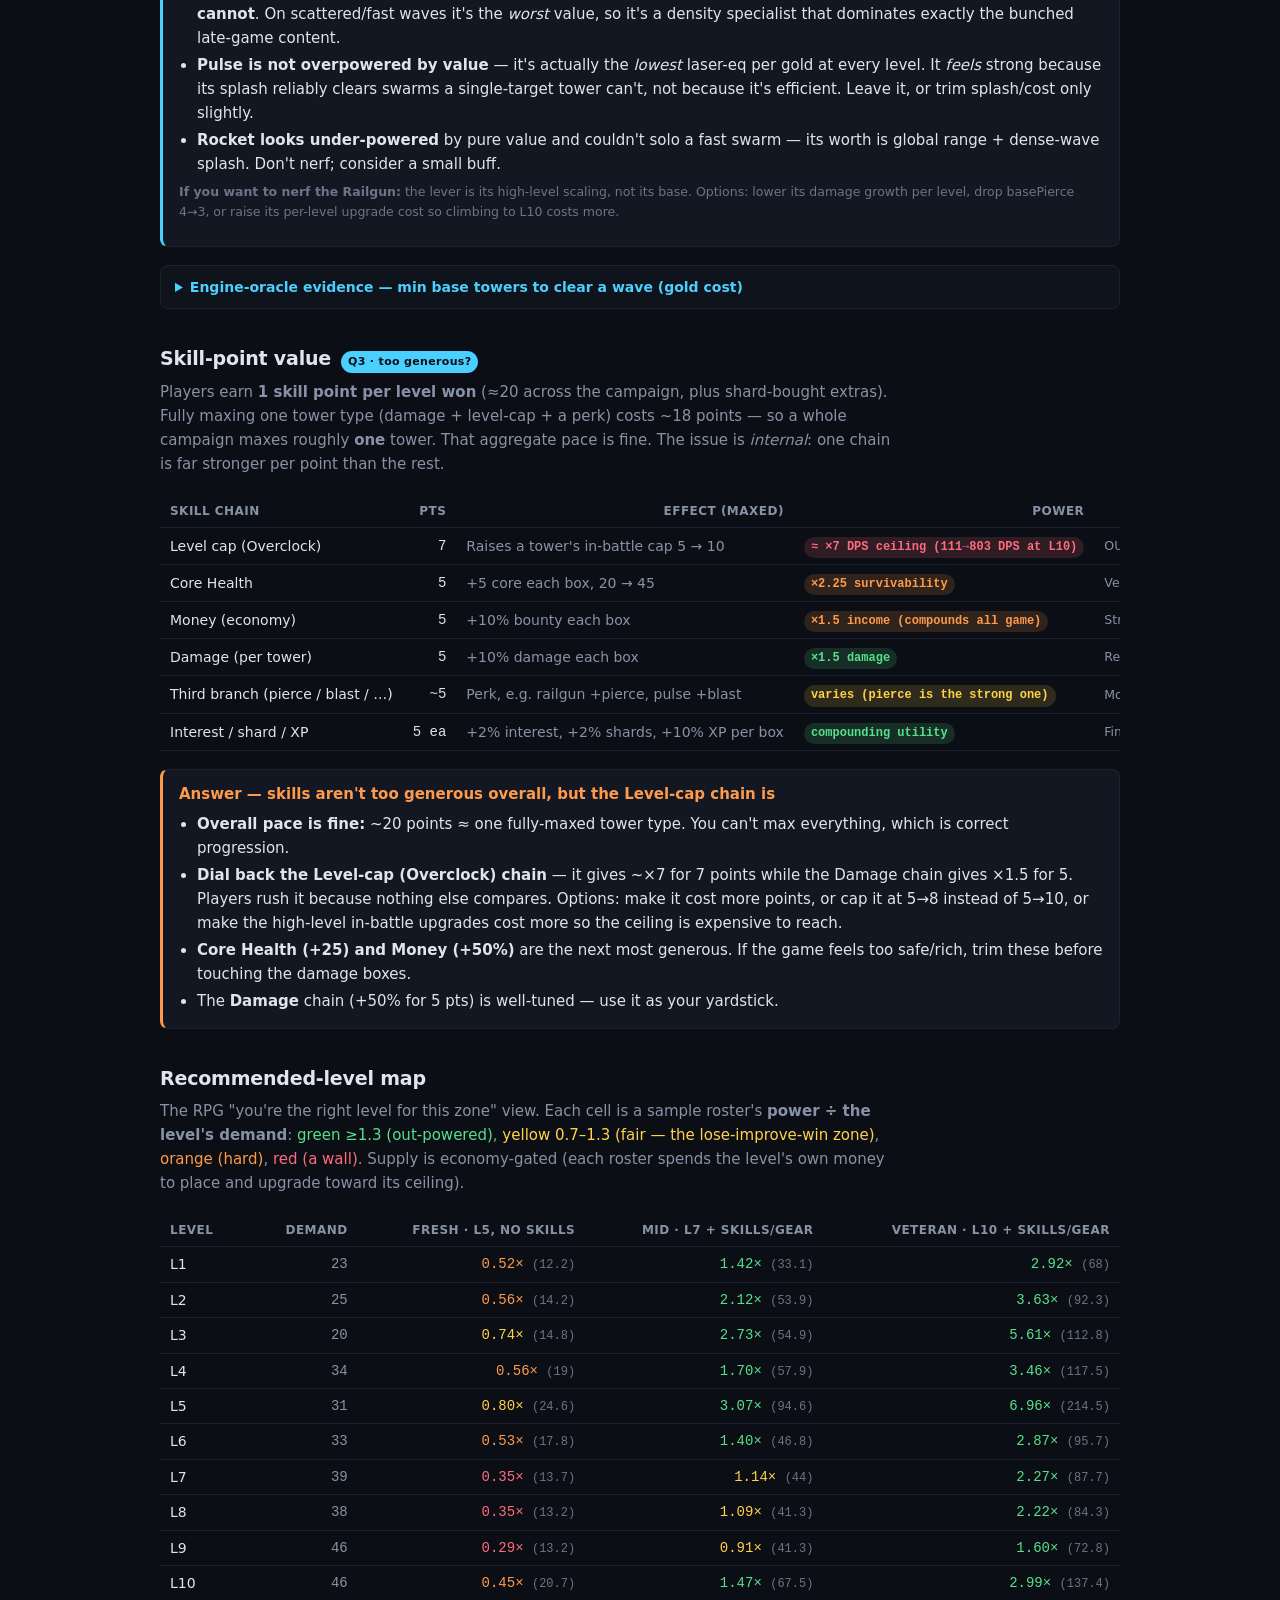
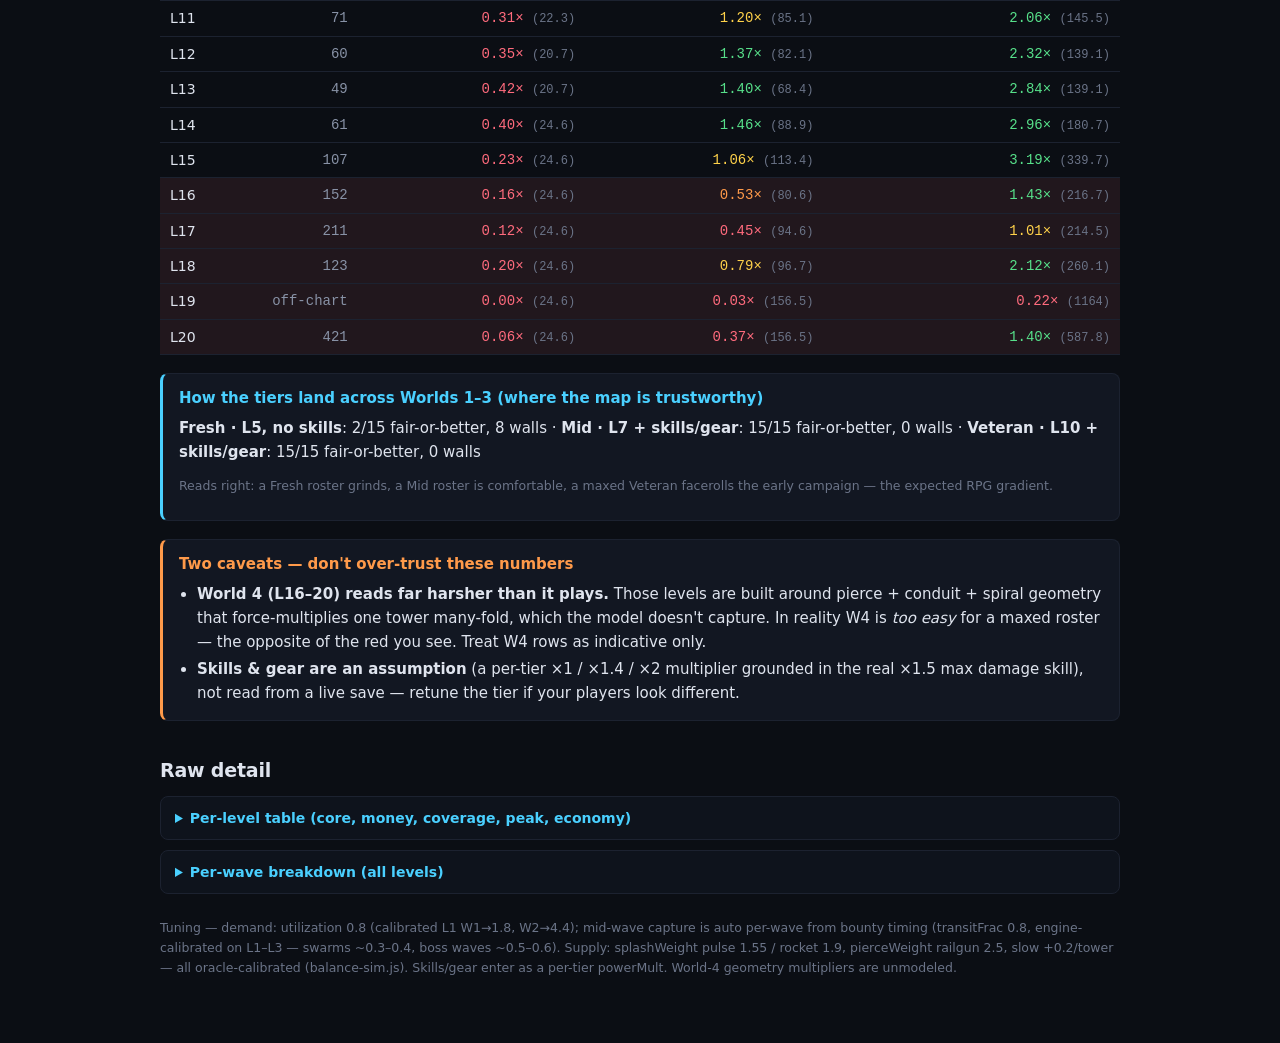
==== commit 6fe4a3d6: "Balance Dashboard: responsive layout for mobile The difficulty-curve bars were a fixed 560px, forcin" ====
--- a/geometric-td/balance-difficulty.html
+++ b/geometric-td/balance-difficulty.html
@@ -70,6 +70,23 @@
     a.jump { color: var(--dim); text-decoration: none; font-size: 13px; margin-right: 14px; }
     a.jump:hover { color: var(--cyan); }
     nav.toc { padding: 8px 0 4px; border-bottom: 1px solid var(--line); margin-bottom: 6px; }
+    /* Wide data tables scroll inside their own container; hint that they can. */
+    .scroll { -webkit-overflow-scrolling: touch; }
+    @media (max-width: 640px) {
+      body { font-size: 14px; }
+      .wrap { padding: 0 12px; }
+      h1 { font-size: 20px; } h2 { font-size: 16px; } h3 { font-size: 13px; }
+      p.lede, p { font-size: 13.5px; }
+      table { font-size: 12.5px; }
+      th, td { padding: 5px 7px; }
+      /* Let headers and text (left-aligned / label) columns WRAP so tables stop
+         forcing a huge min-width; numeric columns stay nowrap for alignment. */
+      th, td.lbl, td:first-child, th:first-child,
+      td[style*="left"], th[style*="left"] { white-space: normal; }
+      .answer { padding: 10px 12px; } .answer li { font-size: 13px; }
+      nav.toc { display: flex; flex-wrap: wrap; gap: 4px 0; }
+      a.jump { margin-right: 12px; }
+    }
   </style>
 </head>
 <body>
@@ -165,11 +182,11 @@
       const eb = (r) => (r < 0.8 ? "green" : r < 1.3 ? "yellow" : r < 2.2 ? "orange" : "red");
       for (const c of camp) {
         const capped = Math.min(c.reqLasers, maxReq);
-        const w = Math.max(2, Math.round((capped / maxReq) * 560));
+        const w = Math.max(1, (capped / maxReq) * 100); // percent of the bar cell → responsive
         const anomaly = c.reqLasers > 1000;
         rows += `<tr class="${anomaly ? "spike" : flags.some(f => f.lvl === c.levelNum) ? "flag" : ""}">
           <td class="lbl">L${c.levelNum}</td>
-          <td class="barcell"><span class="bar bg-${eb(c.ecoRatio)}" style="width:${w}px"></span>
+          <td class="barcell"><span class="bar bg-${eb(c.ecoRatio)}" style="width:${w.toFixed(1)}%"></span>
             ${anomaly ? '<span class="c-red mono" style="margin-left:6px">off-chart</span>' : ""}</td>
           <td class="num">${c.reqLasers.toFixed(0)}</td>
           <td class="num c-dim">W${c.peakWave}</td>
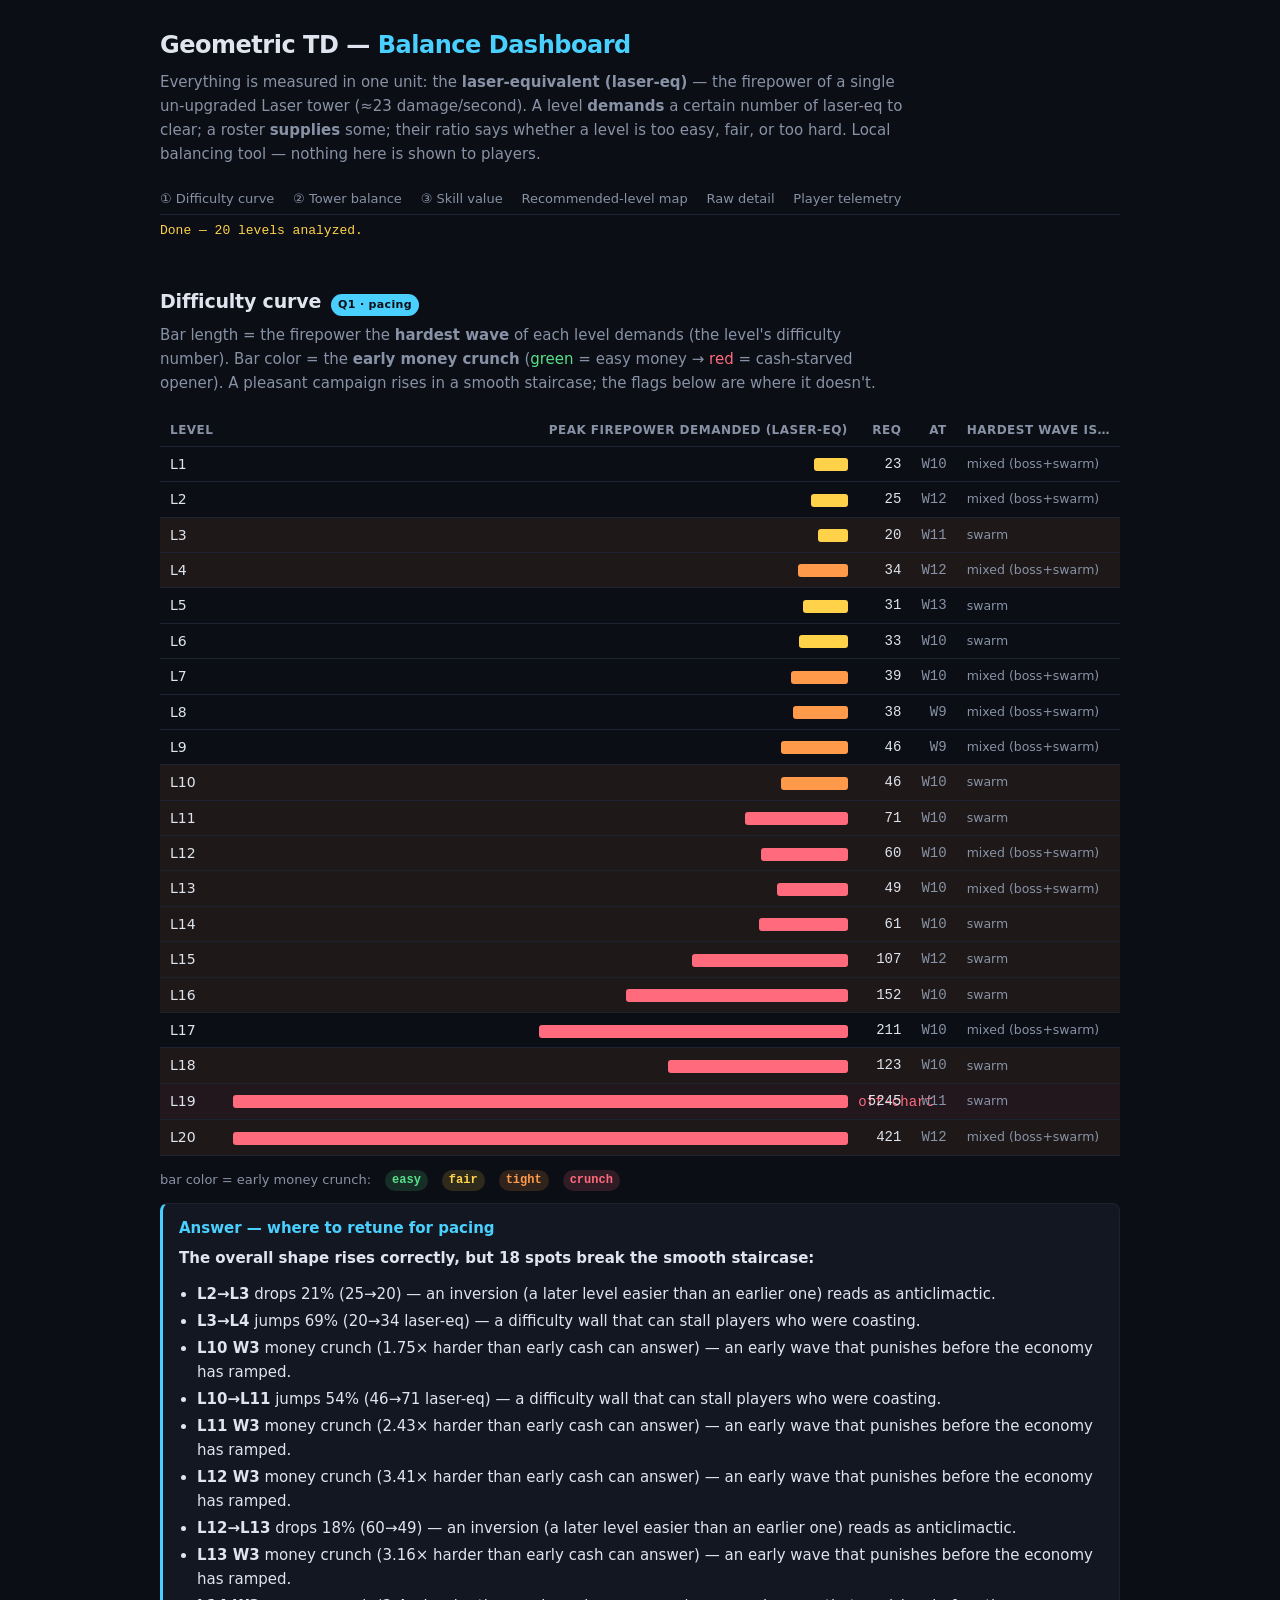
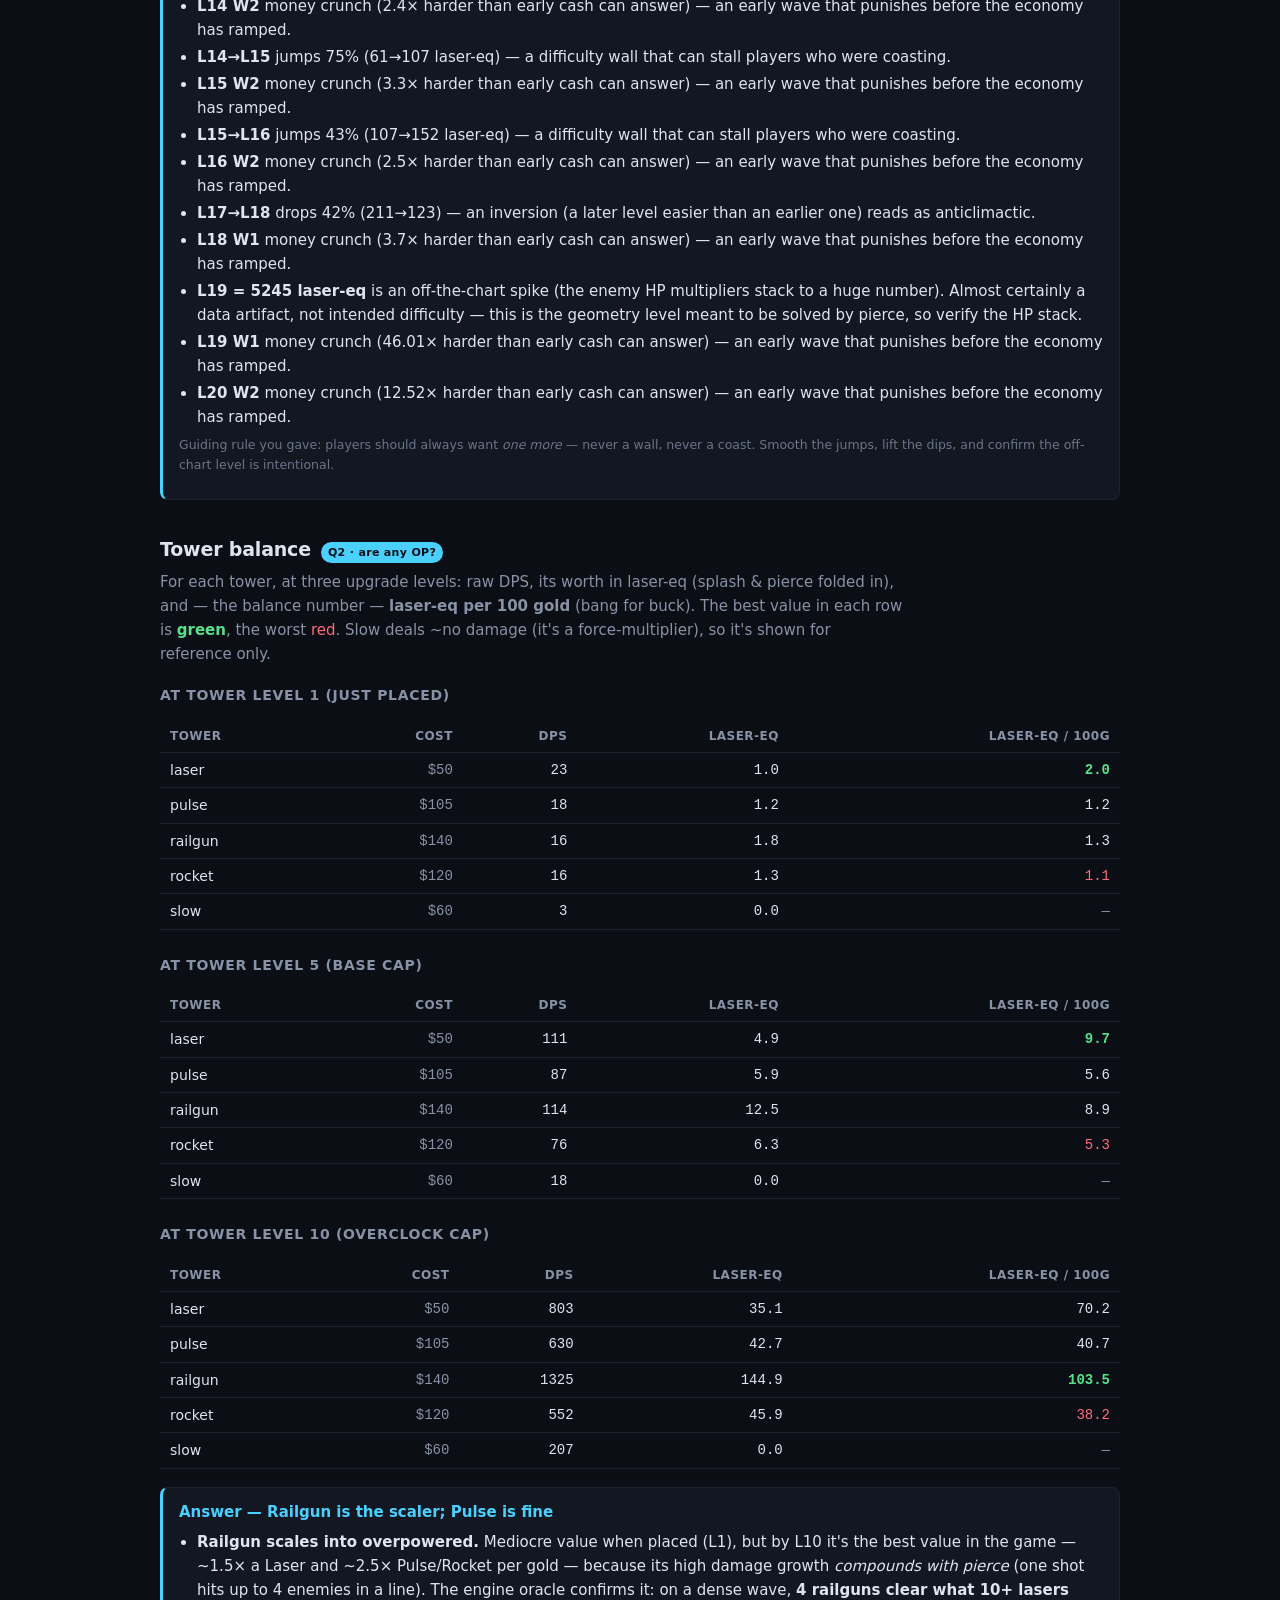
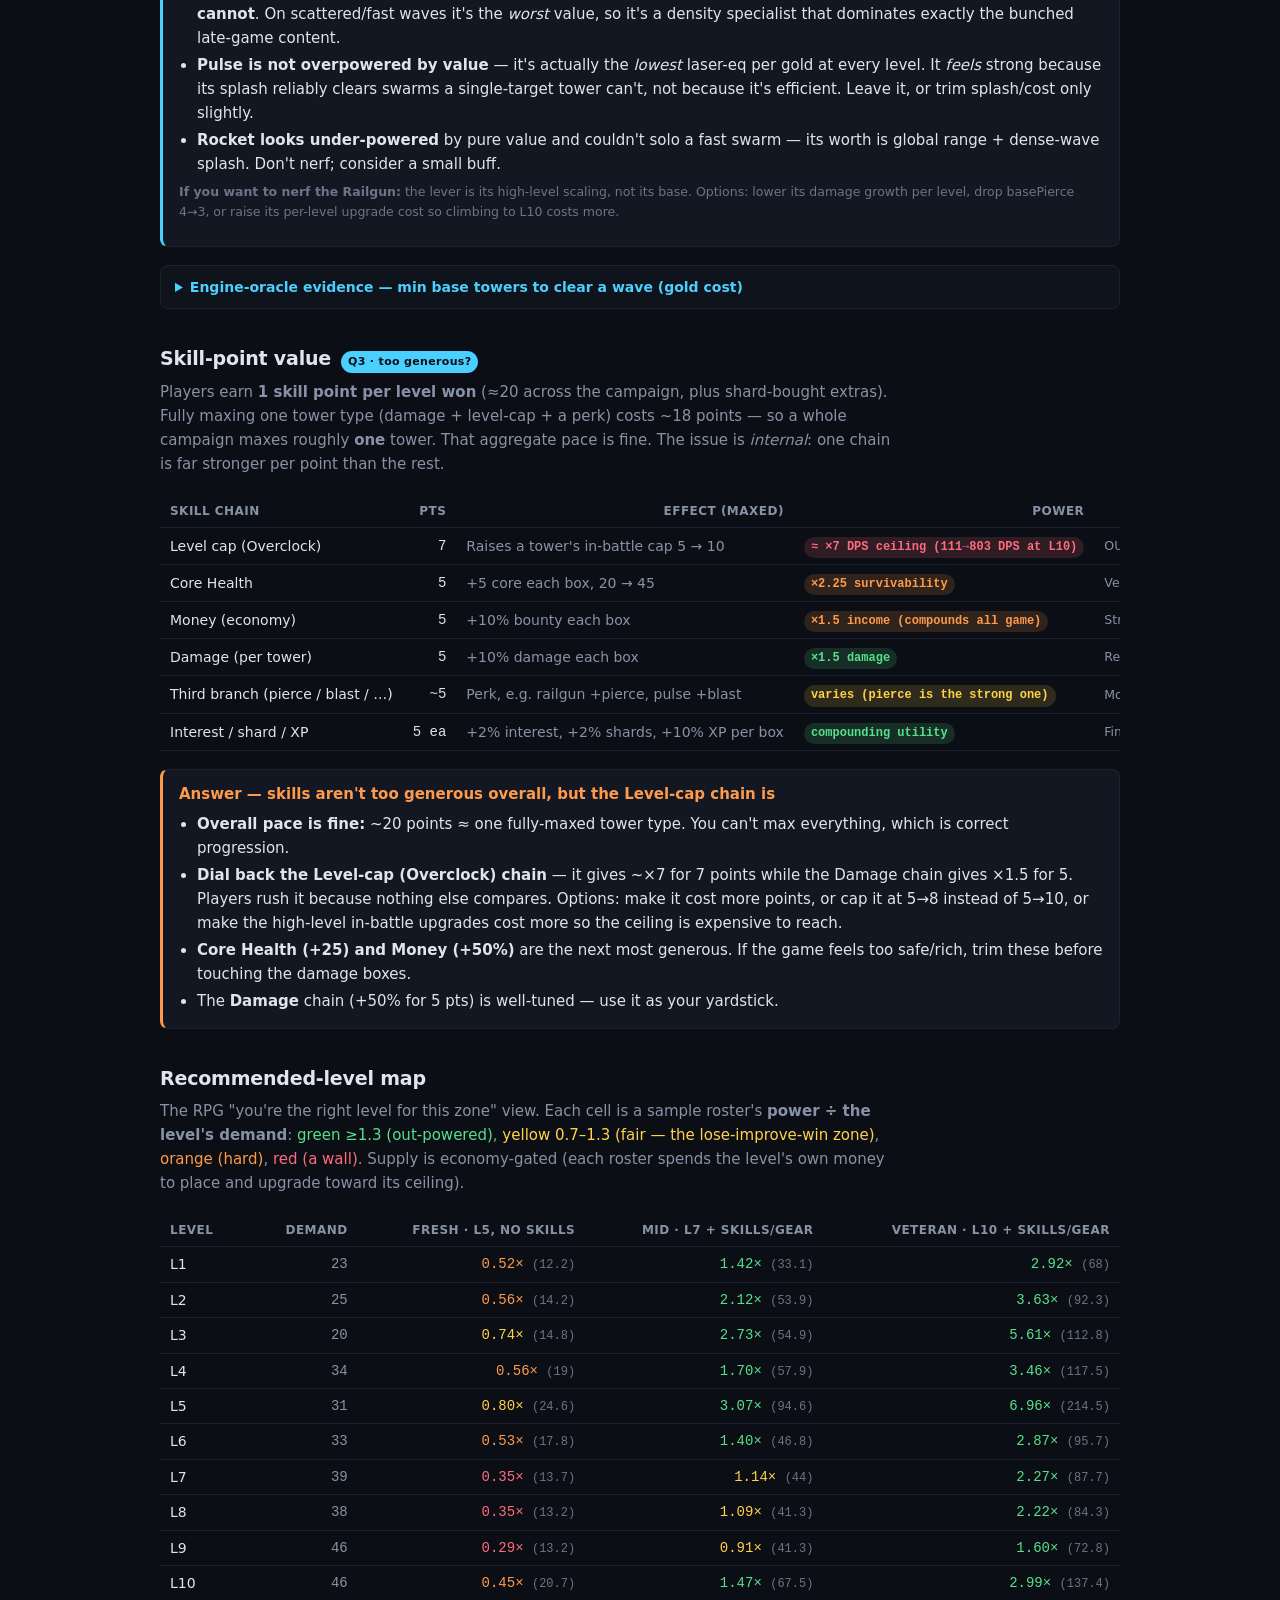
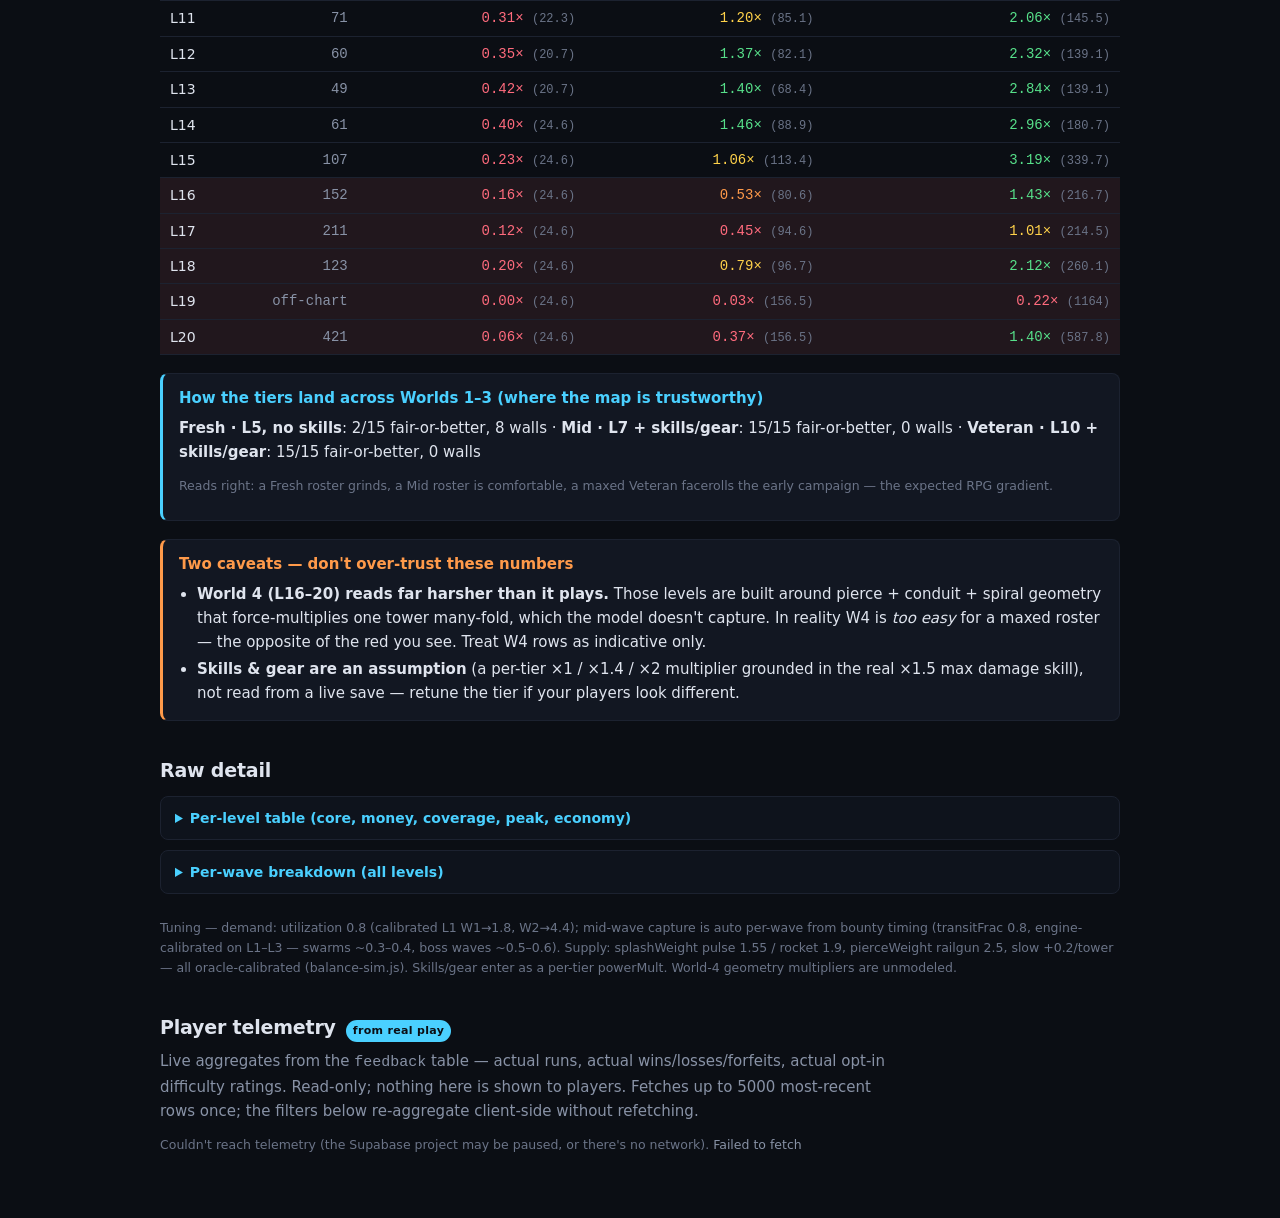
==== commit 3a874445: "Balance Dashboard: add Player Telemetry section (read-only, live feedback table) Adds an async "Play" ====
--- a/geometric-td/balance-difficulty.html
+++ b/geometric-td/balance-difficulty.html
@@ -104,6 +104,7 @@
         <a class="jump" href="#skills">③ Skill value</a>
         <a class="jump" href="#map">Recommended-level map</a>
         <a class="jump" href="#detail">Raw detail</a>
+        <a class="jump" href="#telemetry">Player telemetry</a>
       </nav>
       <div id="status">Computing…</div>
     </header>
@@ -113,6 +114,8 @@
   <script type="module">
     import { analyzeCampaign, DIFF_TUNING } from "./src/level-difficulty.js";
     import { arsenalPower, towerFirepower, ARSENAL_TUNING } from "./src/arsenal-power.js";
+    import { LEADERBOARD, FEEDBACK } from "./src/config.js";
+    import { APP_VERSION } from "./src/version.js";
 
     const $ = (h) => { const d = document.createElement("div"); d.innerHTML = h; return d; };
     const out = document.getElementById("out");
@@ -429,6 +432,381 @@
       out.innerHTML = `<pre style="color:#ff6b7d;white-space:pre-wrap">${(e.stack || e).toString()}</pre>`;
       document.getElementById("status").textContent = "Error.";
     }
+
+    // =====================================================================
+    // PLAYER TELEMETRY — live `feedback` Supabase table, fetched client-side.
+    // Intentionally OUTSIDE the try/catch above: a bug in the synchronous
+    // analytic sections must never block this, and vice versa.
+    // =====================================================================
+    push(`<h2 id="telemetry">Player telemetry <span class="tag">from real play</span></h2>`);
+    push(`<p class="lede">Live aggregates from the <code>feedback</code> table — actual runs,
+      actual wins/losses/forfeits, actual opt-in difficulty ratings. Read-only; nothing here is
+      shown to players. Fetches up to 5000 most-recent rows once; the filters below re-aggregate
+      client-side without refetching.</p>`);
+    push(`<div id="tele-body">Loading telemetry…</div>`);
+
+    function escapeHtml(s) {
+      return String(s).replace(/[&<>"']/g, (c) =>
+        ({ "&": "&amp;", "<": "&lt;", ">": "&gt;", '"': "&quot;", "'": "&#39;" }[c]));
+    }
+    // Trailing-number natural sort so level_001..level_020 order correctly
+    // (plain string sort would put level_10 before level_2); anything
+    // without a trailing number (e.g. a future endless id) sorts after.
+    function levelNumFrom(id) {
+      const m = /(\d+)\s*$/.exec(String(id ?? ""));
+      return m ? parseInt(m[1], 10) : null;
+    }
+    function levelSort(a, b) {
+      const na = levelNumFrom(a), nb = levelNumFrom(b);
+      if (na != null && nb != null) return na - nb;
+      if (na != null) return -1;
+      if (nb != null) return 1;
+      return String(a).localeCompare(String(b));
+    }
+    function median(nums) {
+      const arr = nums.filter((n) => typeof n === "number" && !Number.isNaN(n)).sort((a, b) => a - b);
+      if (!arr.length) return null;
+      const mid = Math.floor(arr.length / 2);
+      return arr.length % 2 ? arr[mid] : (arr[mid - 1] + arr[mid]) / 2;
+    }
+    function avg(nums) {
+      const arr = nums.filter((n) => typeof n === "number" && !Number.isNaN(n));
+      if (!arr.length) return null;
+      return arr.reduce((a, b) => a + b, 0) / arr.length;
+    }
+    function pct(n, total) {
+      if (!total) return "—";
+      return ((n / total) * 100).toFixed(0) + "%";
+    }
+    function distinctCount(arr) {
+      return new Set(arr).size;
+    }
+    function byLevel(rows) {
+      const m = new Map();
+      for (const r of rows) {
+        const id = r.level_id ?? "unknown";
+        if (!m.has(id)) m.set(id, []);
+        m.get(id).push(r);
+      }
+      return [...m.entries()].sort((a, b) => levelSort(a[0], b[0]));
+    }
+    // n < 5 = thin sample — dim the row and flag it via tooltip rather than
+    // hiding it (the reader still needs to see it exists, just discount it).
+    function thinAttr(n) {
+      return n < 5 ? ` style="opacity:.55" title="thin sample (n<5) — treat as noise, not signal"` : "";
+    }
+
+    function struggleMapPanel(rows) {
+      if (!rows.length) return `<p class="note">No campaign runs in this filter.</p>`;
+      let tr = "";
+      for (const [levelId, rs] of byLevel(rows)) {
+        const n = rs.length;
+        const won = rs.filter((r) => r.outcome === "won").length;
+        const forfeit = rs.filter((r) => r.outcome === "forfeit").length;
+        const wall = median(rs.filter((r) => r.outcome === "lost").map((r) => r.waves_cleared));
+        const coreAvg = avg(rs.filter((r) => r.outcome === "won").map((r) => r.core_health));
+        tr += `<tr${thinAttr(n)}><td class="lbl">${escapeHtml(levelId)}</td><td class="num">${n}</td>
+          <td class="num">${pct(won, n)}</td><td class="num">${pct(forfeit, n)}</td>
+          <td class="num">${wall == null ? "—" : wall}</td>
+          <td class="num">${coreAvg == null ? "—" : coreAvg.toFixed(0)}</td></tr>`;
+      }
+      return `<div class="scroll"><table>
+        <tr><th>level</th><th>n</th><th>win %</th><th>forfeit %</th>
+          <th title="Median wave reached on LOST runs — the wall players hit.">wall (median wave, lost)</th>
+          <th title="Average core health remaining on WON runs — how close the wins are.">avg core hp (won)</th></tr>
+        ${tr}</table></div>
+        <p class="note">Rows with n&lt;5 are dimmed — thin sample, treat as noise.</p>`;
+    }
+
+    function killerWavesPanel(rows) {
+      const lost = rows.filter((r) => r.outcome === "lost");
+      if (!lost.length) return `<p class="note">No lost campaign runs in this filter.</p>`;
+      let tr = "";
+      for (const [levelId, rs] of byLevel(lost)) {
+        const n = rs.length;
+        const waveCounts = new Map();
+        for (const r of rs) waveCounts.set(r.waves_cleared, (waveCounts.get(r.waves_cleared) || 0) + 1);
+        const top = [...waveCounts.entries()].sort((a, b) => b[1] - a[1]).slice(0, 3)
+          .map(([w, c]) => `wave ${w} (${c})`).join(", ");
+        tr += `<tr${thinAttr(n)}><td class="lbl">${escapeHtml(levelId)}</td><td class="num">${n}</td>
+          <td style="text-align:left">${top}</td></tr>`;
+      }
+      return `<div class="scroll"><table>
+        <tr><th>level</th><th>n (losses)</th><th style="text-align:left">top loss waves — the wall</th></tr>
+        ${tr}</table></div>`;
+    }
+
+    function dropoffPanel(rows) {
+      if (!rows.length) return `<p class="note">No campaign runs in this filter.</p>`;
+      const counts = byLevel(rows).map(([levelId, rs]) => [levelId, distinctCount(rs.map((r) => r.client_id))]);
+      const first = counts.length ? counts[0][1] : 0;
+      let tr = "", prev = null;
+      for (const [levelId, n] of counts) {
+        const ofFirst = first ? ((n / first) * 100).toFixed(0) + "%" : "—";
+        const dropped = prev != null && prev > 0 ? (prev - n) / prev : 0;
+        const dropLbl = prev != null && prev > 0 ? (dropped * 100).toFixed(0) + "%" : "—";
+        const cliff = prev != null && dropped >= 0.3;
+        tr += `<tr class="${cliff ? "flag" : ""}"><td class="lbl">${escapeHtml(levelId)}</td>
+          <td class="num">${n}</td><td class="num c-dim">${ofFirst}</td>
+          <td class="num ${cliff ? "c-red" : "c-dim"}">${dropLbl}</td></tr>`;
+        prev = n;
+      }
+      return `<div class="scroll"><table>
+        <tr><th>level</th><th>distinct players (n)</th><th>% of first level's players</th>
+          <th>drop from prior level</th></tr>
+        ${tr}</table></div>
+        <p class="note">Rows flagged where 30%+ of the prior level's players never showed up
+        here — the single most important quit signal.</p>`;
+    }
+
+    function attemptsToClearPanel(rows) {
+      if (!rows.length) return `<p class="note">No campaign runs in this filter.</p>`;
+      const byLevelClient = new Map();
+      for (const r of rows) {
+        const lvl = r.level_id ?? "unknown", cid = r.client_id ?? "unknown";
+        if (!byLevelClient.has(lvl)) byLevelClient.set(lvl, new Map());
+        const cm = byLevelClient.get(lvl);
+        if (!cm.has(cid)) cm.set(cid, []);
+        cm.get(cid).push(r);
+      }
+      const levelIds = [...byLevelClient.keys()].sort(levelSort);
+      let tr = "";
+      for (const levelId of levelIds) {
+        const attempts = [];
+        for (const runs of byLevelClient.get(levelId).values()) {
+          const sorted = [...runs].sort((a, b) => new Date(a.created_at) - new Date(b.created_at));
+          const winIdx = sorted.findIndex((r) => r.outcome === "won");
+          if (winIdx >= 0) attempts.push(winIdx); // lost/forfeit runs before that client's first win
+        }
+        if (!attempts.length) continue;
+        tr += `<tr${thinAttr(attempts.length)}><td class="lbl">${escapeHtml(levelId)}</td>
+          <td class="num">${attempts.length}</td><td class="num">${median(attempts)}</td></tr>`;
+      }
+      if (!tr) return `<p class="note">No client has a recorded win in this filter yet.</p>`;
+      return `<div class="scroll"><table>
+        <tr><th>level</th><th>n (eventual winners)</th>
+          <th title="Median count of lost/forfeit runs that client logged at this level before their first win.">median attempts before win</th></tr>
+        ${tr}</table></div>`;
+    }
+
+    function towerUsagePanel(allRows, campaignRows) {
+      if (!allRows.length) return `<p class="note">No runs in this filter.</p>`;
+      const types = ["laser", "pulse", "slow", "railgun", "rocket"];
+      let tr = "";
+      for (const type of types) {
+        const withType = allRows.filter((r) => Array.isArray(r.details.typesUsed) && r.details.typesUsed.includes(type));
+        const campWithType = campaignRows.filter((r) => Array.isArray(r.details.typesUsed) && r.details.typesUsed.includes(type));
+        const won = campWithType.filter((r) => r.outcome === "won").length;
+        tr += `<tr><td class="lbl">${type}</td><td class="num">${pct(withType.length, allRows.length)}</td>
+          <td class="num">${campWithType.length ? pct(won, campWithType.length) : "—"}</td>
+          <td class="num c-dim">${campWithType.length}</td></tr>`;
+      }
+      const counts = new Map();
+      for (const r of allRows) {
+        if (!Array.isArray(r.details.typesUsed)) continue;
+        const len = r.details.typesUsed.length;
+        counts.set(len, (counts.get(len) || 0) + 1);
+      }
+      const total = [...counts.values()].reduce((a, b) => a + b, 0);
+      const monoRow = [...counts.entries()].sort((a, b) => a[0] - b[0])
+        .map(([len, c]) => `${len} type${len === 1 ? "" : "s"}: ${pct(c, total)}`).join(" · ");
+      return `<div class="scroll"><table>
+        <tr><th>tower</th><th>% of runs it appears in</th>
+          <th>win % (campaign runs, when present)</th><th class="c-dim">n (campaign)</th></tr>
+        ${tr}</table></div>
+        <p class="note">Distinct tower types fielded per run: ${monoRow || "—"}. If most runs
+        cluster at 1–2 types, that's a monoculture signal.</p>`;
+    }
+
+    function adoptionPanel(rows) {
+      if (!rows.length) return `<p class="note">No runs in this filter.</p>`;
+      const unspentOf = (r) => (typeof r.details.unspentSkillPoints === "number" ? r.details.unspentSkillPoints : 0);
+      const withUnspent = rows.filter((r) => unspentOf(r) > 0);
+      const avgUnspent = avg(rows.map((r) => r.details.unspentSkillPoints).filter((v) => typeof v === "number"));
+      const won = rows.filter((r) => r.outcome === "won"), lost = rows.filter((r) => r.outcome === "lost");
+      const wonUnspentPct = won.length ? pct(won.filter((r) => unspentOf(r) > 0).length, won.length) : "—";
+      const lostUnspentPct = lost.length ? pct(lost.filter((r) => unspentOf(r) > 0).length, lost.length) : "—";
+
+      const allTowers = [];
+      for (const r of rows) if (Array.isArray(r.details.towers)) allTowers.push(...r.details.towers);
+      const isUngeared = (t) => !Array.isArray(t.gear) || t.gear.length === 0;
+      const ungearedPct = allTowers.length ? pct(allTowers.filter(isUngeared).length, allTowers.length) : "—";
+
+      const byType = new Map();
+      for (const t of allTowers) {
+        const type = t.type ?? "unknown";
+        if (!byType.has(type)) byType.set(type, { total: 0, ungeared: 0 });
+        const e = byType.get(type);
+        e.total++;
+        if (isUngeared(t)) e.ungeared++;
+      }
+      const byTypeRows = [...byType.entries()]
+        .map(([type, e]) => `<tr><td class="lbl">${escapeHtml(type)}</td><td class="num">${e.total}</td>
+          <td class="num">${pct(e.ungeared, e.total)}</td></tr>`).join("");
+
+      return `<p><span class="chip yellow">${pct(withUnspent.length, rows.length)}</span> of runs end with
+        unspent skill points (avg ${avgUnspent == null ? "—" : avgUnspent.toFixed(1)} unspent) —
+        won: ${wonUnspentPct}, lost: ${lostUnspentPct}.</p>
+        <p><span class="chip yellow">${ungearedPct}</span> of all placed towers across these runs
+        carry no gear at all.</p>
+        ${allTowers.length ? `<div class="scroll"><table>
+        <tr><th>tower</th><th>n placed</th><th>ungeared %</th></tr>${byTypeRows}</table></div>` : ""}`;
+    }
+
+    function feltVsMeasuredPanel(rows) {
+      if (!rows.length) return `<p class="note">No campaign runs in this filter.</p>`;
+      let tr = "";
+      for (const [levelId, rs] of byLevel(rows)) {
+        const n = rs.length;
+        const winPct = pct(rs.filter((r) => r.outcome === "won").length, n);
+        const rated = rs.filter((r) => r.rating);
+        const easy = rated.filter((r) => r.rating === "too_easy").length;
+        const fair = rated.filter((r) => r.rating === "just_right").length;
+        const hard = rated.filter((r) => r.rating === "too_hard").length;
+        tr += `<tr${thinAttr(rated.length)}><td class="lbl">${escapeHtml(levelId)}</td>
+          <td class="num">${winPct}</td><td class="num">${rated.length}</td>
+          <td class="num c-green">${easy}</td><td class="num c-yellow">${fair}</td><td class="num c-red">${hard}</td></tr>`;
+      }
+      return `<div class="scroll"><table>
+        <tr><th>level</th><th>win %</th><th>n rated</th><th>too easy</th><th>just right</th><th>too hard</th></tr>
+        ${tr}</table></div>
+        <p class="note">Ratings are OPT-IN, so samples are thin — treat as a tiebreaker, not proof.
+        A level rated "too hard" alongside a high win % is a <i>clarity</i> problem, not a balance one.</p>`;
+    }
+
+    function economyPanel(rows) {
+      const won = rows.filter((r) => r.outcome === "won");
+      if (!won.length) return `<p class="note">No won campaign runs in this filter.</p>`;
+      let tr = "";
+      for (const [levelId, rs] of byLevel(won)) {
+        const n = rs.length;
+        const moneyAvg = avg(rs.map((r) => r.details.moneyLeft).filter((v) => typeof v === "number"));
+        const leaksAvg = avg(rs.map((r) => r.details.leaks).filter((v) => typeof v === "number"));
+        tr += `<tr${thinAttr(n)}><td class="lbl">${escapeHtml(levelId)}</td><td class="num">${n}</td>
+          <td class="num">${moneyAvg == null ? "—" : moneyAvg.toFixed(0)}</td>
+          <td class="num">${leaksAvg == null ? "—" : leaksAvg.toFixed(1)}</td></tr>`;
+      }
+      return `<div class="scroll"><table>
+        <tr><th>level</th><th>n (won)</th><th>avg $ left</th><th>avg leaks</th></tr>
+        ${tr}</table></div>`;
+    }
+
+    function buildPanels(rows, version, mode) {
+      const versionFiltered = version === "all" ? rows : rows.filter((r) => r.app_version === version);
+      const modeFiltered = mode === "all" ? versionFiltered : versionFiltered.filter((r) => r.mode === mode);
+      const campaignRows = modeFiltered.filter((r) => r.mode === "campaign");
+
+      const safe = (label, fn) => {
+        try { return fn(); } catch (err) {
+          return `<p class="note">⚠ ${label} failed to render (${escapeHtml(String((err && err.message) || err))}).</p>`;
+        }
+      };
+      const safeDetails = (summary, label, fn) => {
+        let inner;
+        try { inner = fn(); } catch (err) {
+          inner = `<p class="note">⚠ ${label} failed to render (${escapeHtml(String((err && err.message) || err))}).</p>`;
+        }
+        return `<details><summary>${summary}</summary><div class="body">${inner}</div></details>`;
+      };
+
+      return `
+        <h3>Struggle map</h3>
+        ${safe("Struggle map", () => struggleMapPanel(campaignRows))}
+        <h3>Killer waves</h3>
+        ${safe("Killer waves", () => killerWavesPanel(campaignRows))}
+        <h3>Drop-off funnel</h3>
+        ${safe("Drop-off funnel", () => dropoffPanel(campaignRows))}
+        ${safeDetails("Attempts to clear (per level, among eventual winners)", "Attempts to clear",
+          () => attemptsToClearPanel(campaignRows))}
+        <h3>Tower usage &amp; mix</h3>
+        ${safe("Tower usage", () => towerUsagePanel(modeFiltered, campaignRows))}
+        <h3>"Forgot to…" adoption</h3>
+        ${safe("Adoption", () => adoptionPanel(modeFiltered))}
+        <h3>Felt vs. measured</h3>
+        ${safe("Felt vs measured", () => feltVsMeasuredPanel(campaignRows))}
+        ${safeDetails("Economy (won runs — money left, leaks)", "Economy", () => economyPanel(campaignRows))}
+      `;
+    }
+
+    async function renderTelemetry() {
+      const body = document.getElementById("tele-body");
+      if (!LEADERBOARD.url || !LEADERBOARD.anonKey) {
+        body.innerHTML = `<p class="note">Telemetry not configured (no Supabase URL/key in src/config.js).</p>`;
+        return;
+      }
+
+      let res;
+      try {
+        res = await fetch(
+          `${LEADERBOARD.url}/rest/v1/${FEEDBACK.table}?select=*&order=created_at.desc&limit=5000`,
+          { headers: { apikey: LEADERBOARD.anonKey, Authorization: `Bearer ${LEADERBOARD.anonKey}` } }
+        );
+      } catch (err) {
+        body.innerHTML = `<p class="note">Couldn't reach telemetry (the Supabase project may be paused,
+          or there's no network). <span class="c-dim">${escapeHtml(String((err && err.message) || err))}</span></p>`;
+        return;
+      }
+      if (!res.ok) {
+        body.innerHTML = `<p class="note">Couldn't reach telemetry (the Supabase project may be paused,
+          or there's no data yet) — HTTP ${res.status}.</p>`;
+        return;
+      }
+
+      let rows;
+      try {
+        rows = await res.json();
+      } catch (err) {
+        body.innerHTML = `<p class="note">Couldn't reach telemetry (unreadable response).</p>`;
+        return;
+      }
+      if (!Array.isArray(rows) || rows.length === 0) {
+        body.innerHTML = `<p class="note">No runs recorded yet.</p>`;
+        return;
+      }
+
+      // Defensive normalization — older rows may predate a `details` field
+      // entirely, or carry a partial one.
+      for (const r of rows) {
+        if (!r.details || typeof r.details !== "object") r.details = {};
+      }
+
+      const versions = [...new Set(rows.map((r) => r.app_version).filter(Boolean))]
+        .sort((a, b) => b.localeCompare(a, undefined, { numeric: true }));
+      const defaultVersion = versions.includes(APP_VERSION) ? APP_VERSION : "all";
+
+      body.innerHTML = `
+        <div style="display:flex;flex-wrap:wrap;gap:14px;align-items:center;margin:8px 0 4px">
+          <label class="note" style="margin:0">Version
+            <select id="tele-version" class="mono" style="margin-left:6px">
+              <option value="all"${defaultVersion === "all" ? " selected" : ""}>All versions</option>
+              ${versions.map((v) => `<option value="${escapeHtml(v)}"${v === defaultVersion ? " selected" : ""}>${escapeHtml(v)}</option>`).join("")}
+            </select>
+          </label>
+          <label class="note" style="margin:0">Mode
+            <select id="tele-mode" class="mono" style="margin-left:6px">
+              <option value="all" selected>All modes</option>
+              <option value="campaign">campaign</option>
+              <option value="endless">endless</option>
+            </select>
+          </label>
+          <span class="note" style="margin:0">${rows.length} row${rows.length === 1 ? "" : "s"} fetched</span>
+        </div>
+        <div id="tele-panels"></div>`;
+
+      const versionSel = document.getElementById("tele-version");
+      const modeSel = document.getElementById("tele-mode");
+      const panels = document.getElementById("tele-panels");
+      const redraw = () => { panels.innerHTML = buildPanels(rows, versionSel.value, modeSel.value); };
+      versionSel.addEventListener("change", redraw);
+      modeSel.addEventListener("change", redraw);
+      redraw();
+    }
+
+    renderTelemetry().catch((err) => {
+      const body = document.getElementById("tele-body");
+      if (body) body.innerHTML = `<p class="note">Telemetry failed to render
+        (${escapeHtml(String((err && err.message) || err))}).</p>`;
+    });
   </script>
 </body>
 </html>
